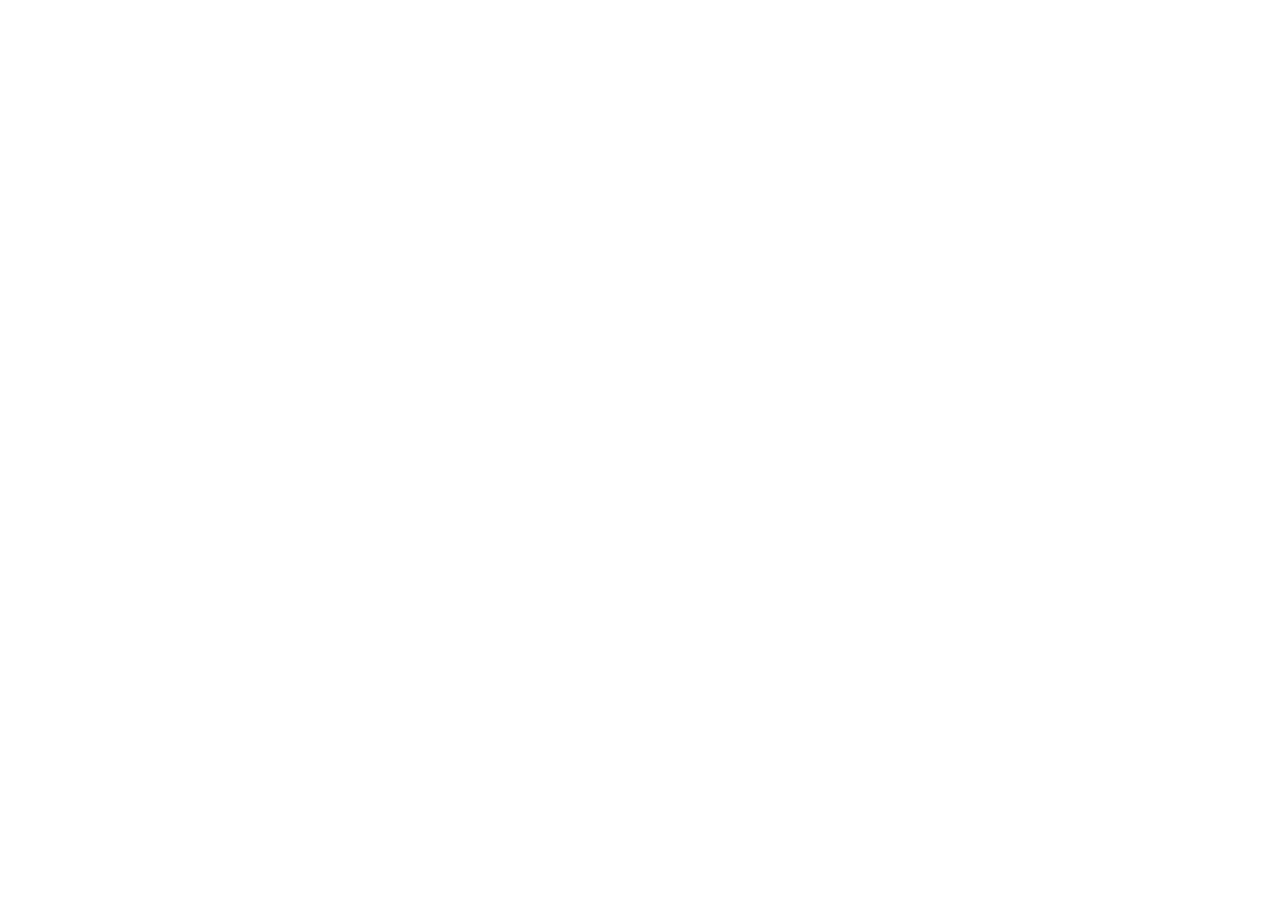
==== portfolio.html @ a1d66dac "Premier commit" ====
<!DOCTYPE html>
<html lang="fr">
<head>
    <meta charset="UTF-8">
    <meta name="viewport" content="width=device-width, initial-scale=1.0">
    <title>Portfolio d'Aaron</title>
    <link href="portfolio.css" rel="typesheet">
</head>
<body>
    
</body>
</html>
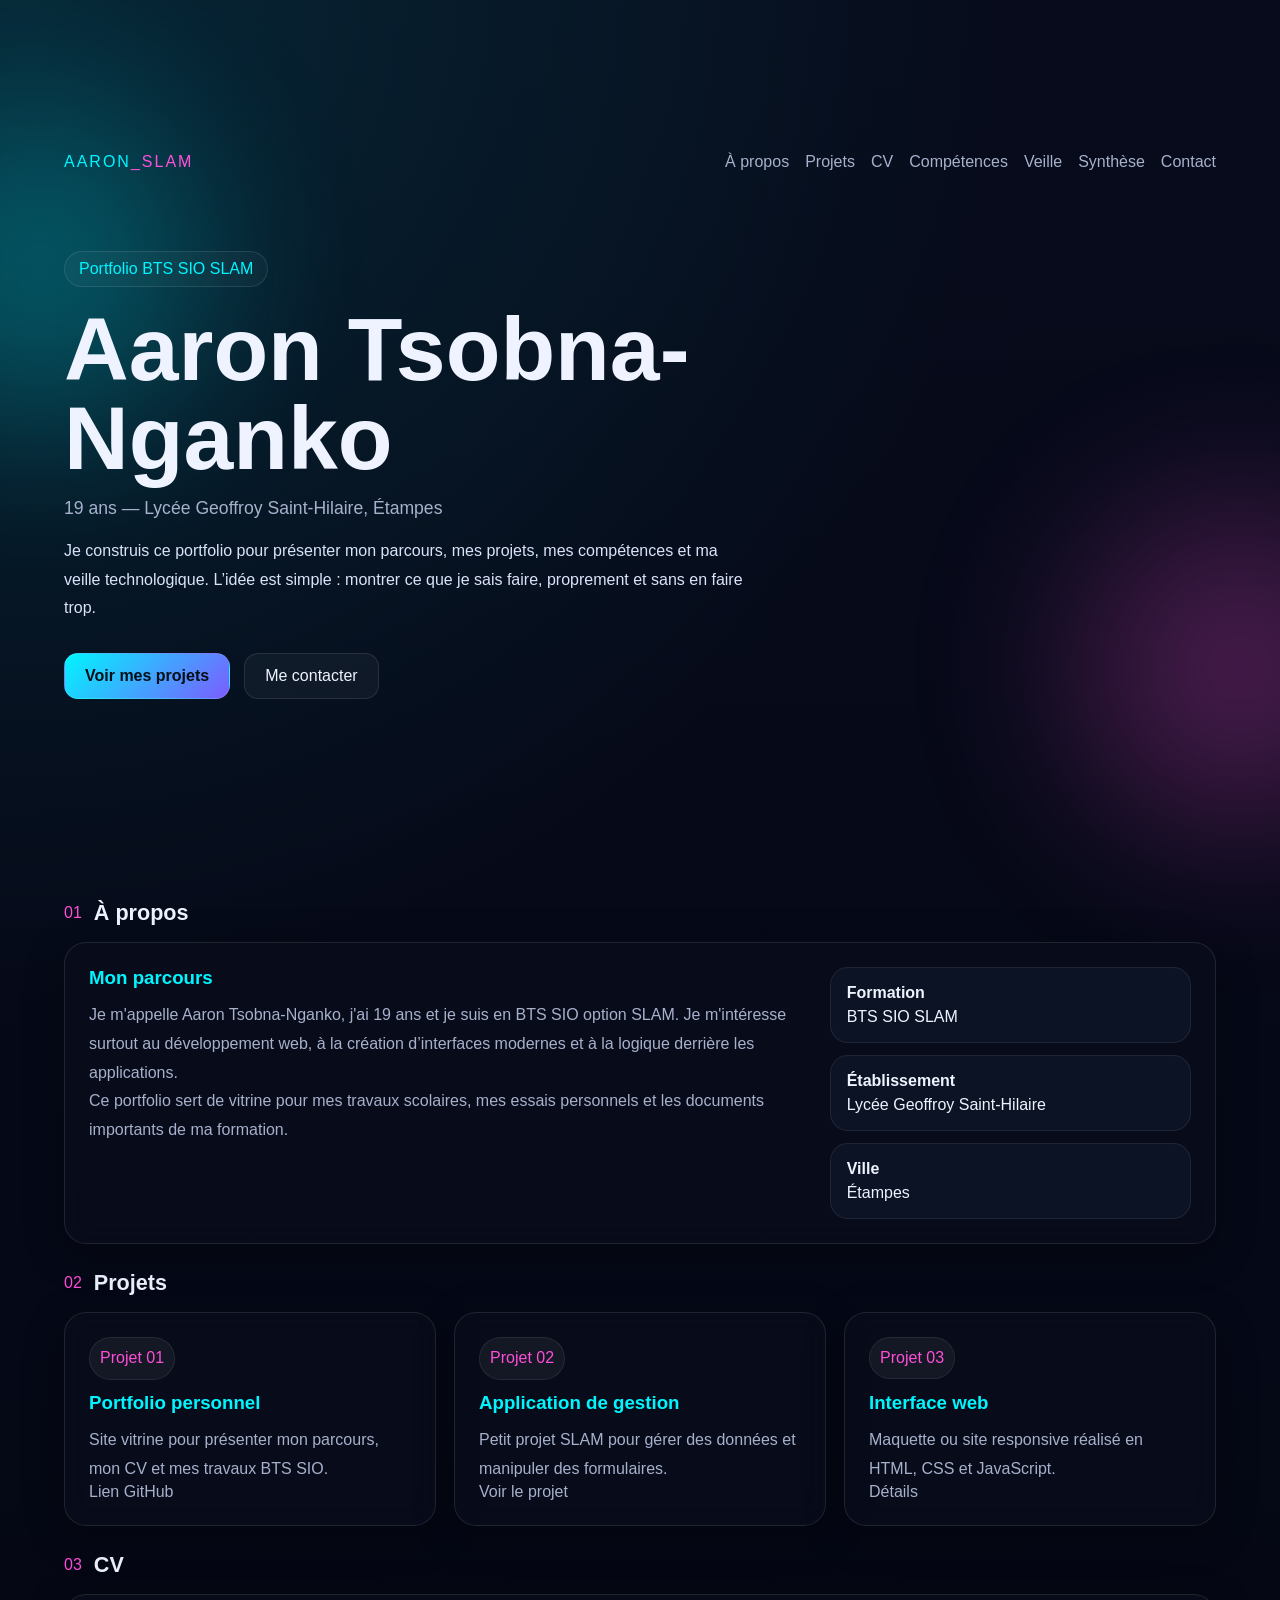
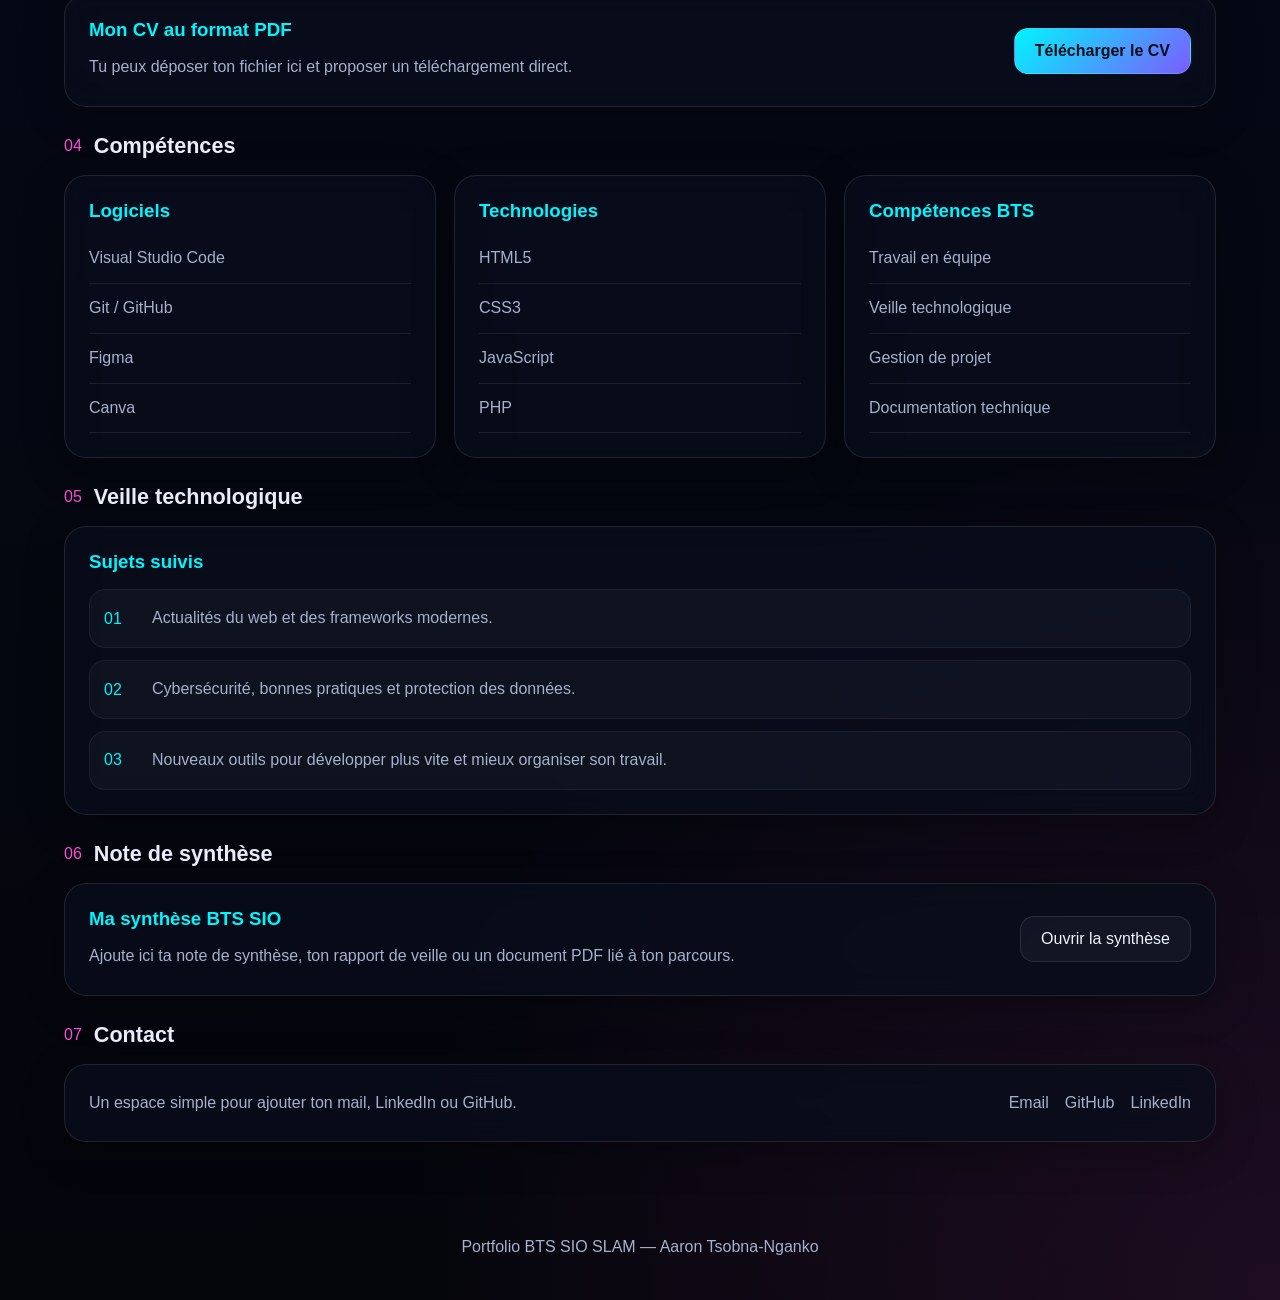
==== commit eb889e53: "Mise à jour de mon portfolio" ====
--- a/portfolio.html
+++ b/portfolio.html
@@ -1,12 +1,229 @@
 <!DOCTYPE html>
 <html lang="fr">
 <head>
-    <meta charset="UTF-8">
-    <meta name="viewport" content="width=device-width, initial-scale=1.0">
-    <title>Portfolio d'Aaron</title>
-    <link href="portfolio.css" rel="typesheet">
+  <meta charset="UTF-8" />
+  <meta name="viewport" content="width=device-width, initial-scale=1.0" />
+  <title>Portfolio | Aaron Tsobna-Nganko</title>
+  <link rel="stylesheet" href="portfolio.css">
+  <link rel="stylesheet" href="portfolio.css" crossorigin>
+  <link href="portfolio.css" rel="stylesheet">
+  <link rel="stylesheet" href="style.css" />
 </head>
 <body>
-    
+  <div class="noise"></div>
+  <div class="orb orb-left"></div>
+  <div class="orb orb-right"></div>
+
+  <header class="hero">
+    <nav class="nav">
+      <div class="brand">AARON<span>_SLAM</span></div>
+      <div class="links">
+        <a href="#about">À propos</a>
+        <a href="#projects">Projets</a>
+        <a href="#cv">CV</a>
+        <a href="#skills">Compétences</a>
+        <a href="#veille">Veille</a>
+        <a href="#synthese">Synthèse</a>
+        <a href="#contact">Contact</a>
+      </div>
+    </nav>
+
+    <section class="hero-content">
+      <p class="eyebrow">Portfolio BTS SIO SLAM</p>
+      <h1>Aaron Tsobna-Nganko</h1>
+      <p class="subtitle">
+        19 ans — Lycée Geoffroy Saint-Hilaire, Étampes
+      </p>
+      <p class="intro">
+        Je construis ce portfolio pour présenter mon parcours, mes projets, mes compétences et ma veille technologique.
+        L’idée est simple : montrer ce que je sais faire, proprement et sans en faire trop.
+      </p>
+      <div class="cta">
+        <a href="#projects" class="btn btn-primary">Voir mes projets</a>
+        <a href="#contact" class="btn btn-outline">Me contacter</a>
+      </div>
+    </section>
+  </header>
+
+  <main class="container">
+    <section id="about" class="section">
+      <div class="section-head">
+        <span>01</span>
+        <h2>À propos</h2>
+      </div>
+
+      <div class="panel about-grid">
+        <div>
+          <h3>Mon parcours</h3>
+          <p>
+            Je m'appelle Aaron Tsobna-Nganko, j'ai 19 ans et je suis en BTS SIO option SLAM.
+            Je m'intéresse surtout au développement web, à la création d’interfaces modernes et à la logique derrière les applications.
+          </p>
+          <p>
+            Ce portfolio sert de vitrine pour mes travaux scolaires, mes essais personnels et les documents importants de ma formation.
+          </p>
+        </div>
+
+        <div class="mini-cards">
+          <div class="mini-card">
+            <strong>Formation</strong>
+            <span>BTS SIO SLAM</span>
+          </div>
+          <div class="mini-card">
+            <strong>Établissement</strong>
+            <span>Lycée Geoffroy Saint-Hilaire</span>
+          </div>
+          <div class="mini-card">
+            <strong>Ville</strong>
+            <span>Étampes</span>
+          </div>
+        </div>
+      </div>
+    </section>
+
+    <section id="projects" class="section">
+      <div class="section-head">
+        <span>02</span>
+        <h2>Projets</h2>
+      </div>
+
+      <div class="projects-grid">
+        <article class="panel project-card">
+          <p class="tag">Projet 01</p>
+          <h3>Portfolio personnel</h3>
+          <p>Site vitrine pour présenter mon parcours, mon CV et mes travaux BTS SIO.</p>
+          <a href="#" class="text-link">Lien GitHub</a>
+        </article>
+
+        <article class="panel project-card">
+          <p class="tag">Projet 02</p>
+          <h3>Application de gestion</h3>
+          <p>Petit projet SLAM pour gérer des données et manipuler des formulaires.</p>
+          <a href="#" class="text-link">Voir le projet</a>
+        </article>
+
+        <article class="panel project-card">
+          <p class="tag">Projet 03</p>
+          <h3>Interface web</h3>
+          <p>Maquette ou site responsive réalisé en HTML, CSS et JavaScript.</p>
+          <a href="#" class="text-link">Détails</a>
+        </article>
+      </div>
+    </section>
+
+    <section id="cv" class="section">
+      <div class="section-head">
+        <span>03</span>
+        <h2>CV</h2>
+      </div>
+
+      <div class="panel cv-box">
+        <div>
+          <h3>Mon CV au format PDF</h3>
+          <p>Tu peux déposer ton fichier ici et proposer un téléchargement direct.</p>
+        </div>
+        <a class="btn btn-primary" href="cv-aaron.pdf" download>Télécharger le CV</a>
+      </div>
+    </section>
+
+    <section id="skills" class="section">
+      <div class="section-head">
+        <span>04</span>
+        <h2>Compétences</h2>
+      </div>
+
+      <div class="skills-grid">
+        <div class="panel">
+          <h3>Logiciels</h3>
+          <ul>
+            <li>Visual Studio Code</li>
+            <li>Git / GitHub</li>
+            <li>Figma</li>
+            <li>Canva</li>
+          </ul>
+        </div>
+
+        <div class="panel">
+          <h3>Technologies</h3>
+          <ul>
+            <li>HTML5</li>
+            <li>CSS3</li>
+            <li>JavaScript</li>
+            <li>PHP</li>
+          </ul>
+        </div>
+
+        <div class="panel">
+          <h3>Compétences BTS</h3>
+          <ul>
+            <li>Travail en équipe</li>
+            <li>Veille technologique</li>
+            <li>Gestion de projet</li>
+            <li>Documentation technique</li>
+          </ul>
+        </div>
+      </div>
+    </section>
+
+    <section id="veille" class="section">
+      <div class="section-head">
+        <span>05</span>
+        <h2>Veille technologique</h2>
+      </div>
+
+      <div class="panel">
+        <h3>Sujets suivis</h3>
+        <div class="timeline">
+          <div class="item">
+            <span>01</span>
+            <p>Actualités du web et des frameworks modernes.</p>
+          </div>
+          <div class="item">
+            <span>02</span>
+            <p>Cybersécurité, bonnes pratiques et protection des données.</p>
+          </div>
+          <div class="item">
+            <span>03</span>
+            <p>Nouveaux outils pour développer plus vite et mieux organiser son travail.</p>
+          </div>
+        </div>
+      </div>
+    </section>
+
+    <section id="synthese" class="section">
+      <div class="section-head">
+        <span>06</span>
+        <h2>Note de synthèse</h2>
+      </div>
+
+      <div class="panel cv-box">
+        <div>
+          <h3>Ma synthèse BTS SIO</h3>
+          <p>Ajoute ici ta note de synthèse, ton rapport de veille ou un document PDF lié à ton parcours.</p>
+        </div>
+        <a class="btn btn-outline" href="note-de-synthese.pdf" download>Ouvrir la synthèse</a>
+      </div>
+    </section>
+
+    <section id="contact" class="section">
+      <div class="section-head">
+        <span>07</span>
+        <h2>Contact</h2>
+      </div>
+
+      <div class="panel contact-box">
+        <p>Un espace simple pour ajouter ton mail, LinkedIn ou GitHub.</p>
+        <div class="contact-links">
+          <a href="mailto:tonmail@example.com">Email</a>
+          <a href="https://github.com/" target="_blank">GitHub</a>
+          <a href="https://www.linkedin.com/" target="_blank">LinkedIn</a>
+        </div>
+      </div>
+    </section>
+  </main>
+
+  <footer class="footer">
+    <p>Portfolio BTS SIO SLAM — Aaron Tsobna-Nganko</p>
+  </footer>
 </body>
 </html>
--- a/portfolio.css
+++ b/portfolio.css
@@ -0,0 +1,225 @@
+:root{
+  --bg:#050816;
+  --panel:rgba(10,14,28,.78);
+  --panel2:rgba(14,20,38,.9);
+  --text:#eef3ff;
+  --muted:#a7b1cc;
+  --cyan:#00f5ff;
+  --pink:#ff4fd8;
+  --line:rgba(255,255,255,.10);
+}
+
+*{margin:0;padding:0;box-sizing:border-box}
+html{scroll-behavior:smooth}
+body{
+  font-family:'Inter',sans-serif;
+  background:
+    radial-gradient(circle at top left, rgba(0,245,255,.12), transparent 32%),
+    radial-gradient(circle at bottom right, rgba(255,79,216,.10), transparent 28%),
+    linear-gradient(180deg,#070b1b 0%, var(--bg) 45%, #04050b 100%);
+  color:var(--text);
+  overflow-x:hidden;
+}
+
+.noise{
+  position:fixed; inset:0;
+  background-image:url("https://www.transparenttextures.com/patterns/asfalt-dark.png");
+  opacity:.06;
+  pointer-events:none;
+  z-index:0;
+}
+
+.orb{
+  position:fixed;
+  width:320px;height:320px;
+  border-radius:50%;
+  filter:blur(90px);
+  opacity:.28;
+  z-index:0;
+  pointer-events:none;
+}
+.orb-left{top:12%;left:-120px;background:var(--cyan)}
+.orb-right{bottom:8%;right:-120px;background:var(--pink)}
+
+.hero,.container,.footer{position:relative;z-index:1}
+.hero{
+  min-height:100vh;
+  padding:24px 5vw 72px;
+  display:flex;
+  flex-direction:column;
+  justify-content:center;
+}
+
+.nav{
+  display:flex;
+  justify-content:space-between;
+  align-items:center;
+  gap:20px;
+  flex-wrap:wrap;
+  margin-bottom:80px;
+}
+.brand{
+  font-family:'Orbitron',sans-serif;
+  letter-spacing:2px;
+  color:var(--cyan);
+}
+.brand span{color:var(--pink)}
+.links{display:flex;gap:16px;flex-wrap:wrap}
+.links a,.text-link,.contact-links a{
+  color:var(--muted);
+  text-decoration:none;
+  transition:.25s;
+}
+.links a:hover,.text-link:hover,.contact-links a:hover{color:var(--cyan)}
+
+.hero-content{max-width:820px}
+.eyebrow{
+  display:inline-block;
+  padding:8px 14px;
+  border:1px solid var(--line);
+  border-radius:999px;
+  color:var(--cyan);
+  margin-bottom:18px;
+  background:rgba(255,255,255,.03);
+}
+h1{
+  font-family:'Orbitron',sans-serif;
+  font-size:clamp(2.8rem,7vw,5.8rem);
+  line-height:1;
+  margin-bottom:14px;
+}
+.subtitle{color:var(--muted);font-size:1.1rem;margin-bottom:18px}
+.intro{
+  max-width:680px;
+  color:#dbe3fb;
+  line-height:1.8;
+}
+.cta{display:flex;gap:14px;flex-wrap:wrap;margin-top:30px}
+
+.btn{
+  display:inline-flex;
+  align-items:center;
+  justify-content:center;
+  padding:13px 20px;
+  border-radius:14px;
+  text-decoration:none;
+  border:1px solid var(--line);
+  transition:.25s;
+}
+.btn:hover{transform:translateY(-2px)}
+.btn-primary{
+  background:linear-gradient(135deg,var(--cyan),#7c5cff);
+  color:#041018;
+  font-weight:700;
+}
+.btn-outline{
+  color:var(--text);
+  background:rgba(255,255,255,.04);
+}
+
+.container{padding:0 5vw 42px}
+.section{margin-bottom:26px}
+.section-head{
+  display:flex;
+  align-items:center;
+  gap:12px;
+  margin-bottom:16px;
+}
+.section-head span{
+  font-family:'Orbitron',sans-serif;
+  color:var(--pink);
+}
+.section-head h2{
+  font-family:'Orbitron',sans-serif;
+  font-size:1.35rem;
+}
+
+.panel{
+  background:var(--panel);
+  border:1px solid var(--line);
+  border-radius:22px;
+  padding:24px;
+  backdrop-filter:blur(14px);
+  box-shadow:0 10px 40px rgba(0,0,0,.28);
+}
+
+.about-grid{
+  display:grid;
+  grid-template-columns:2fr 1fr;
+  gap:18px;
+}
+.panel h3{color:var(--cyan);margin-bottom:12px}
+.panel p,.panel li{color:var(--muted);line-height:1.8}
+
+.mini-cards{
+  display:grid;
+  gap:12px;
+}
+.mini-card{
+  background:var(--panel2);
+  border:1px solid rgba(255,255,255,.08);
+  border-radius:18px;
+  padding:16px;
+}
+.mini-card strong{
+  display:block;
+  margin-bottom:6px;
+  color:var(--text);
+}
+
+.projects-grid,.skills-grid{
+  display:grid;
+  grid-template-columns:repeat(3,1fr);
+  gap:18px;
+}
+.project-card .tag{
+  display:inline-block;
+  margin-bottom:12px;
+  padding:6px 10px;
+  border-radius:999px;
+  background:rgba(255,255,255,.05);
+  color:var(--pink);
+  border:1px solid rgba(255,255,255,.08);
+}
+
+.cv-box,.contact-box{
+  display:flex;
+  justify-content:space-between;
+  align-items:center;
+  gap:18px;
+  flex-wrap:wrap;
+}
+
+.skills-grid ul{list-style:none}
+.skills-grid li{
+  padding:10px 0;
+  border-bottom:1px solid rgba(255,255,255,.08);
+}
+
+.timeline{display:grid;gap:12px;margin-top:16px}
+.item{
+  display:flex;
+  gap:14px;
+  align-items:center;
+  padding:14px;
+  border-radius:16px;
+  background:rgba(255,255,255,.03);
+  border:1px solid rgba(255,255,255,.06);
+}
+.item span{
+  font-family:'Orbitron',sans-serif;
+  color:var(--cyan);
+  min-width:34px;
+}
+
+.contact-links{display:flex;gap:16px;flex-wrap:wrap}
+.footer{
+  text-align:center;
+  color:var(--muted);
+  padding:28px 5vw 44px;
+}
+
+@media (max-width: 900px){
+  .about-grid,.projects-grid,.skills-grid{grid-template-columns:1fr}
+  .nav{flex-direction:column;align-items:flex-start}
+}
--- a/portfolio.css
+++ b/portfolio.css
@@ -0,0 +1,225 @@
+:root{
+  --bg:#050816;
+  --panel:rgba(10,14,28,.78);
+  --panel2:rgba(14,20,38,.9);
+  --text:#eef3ff;
+  --muted:#a7b1cc;
+  --cyan:#00f5ff;
+  --pink:#ff4fd8;
+  --line:rgba(255,255,255,.10);
+}
+
+*{margin:0;padding:0;box-sizing:border-box}
+html{scroll-behavior:smooth}
+body{
+  font-family:'Inter',sans-serif;
+  background:
+    radial-gradient(circle at top left, rgba(0,245,255,.12), transparent 32%),
+    radial-gradient(circle at bottom right, rgba(255,79,216,.10), transparent 28%),
+    linear-gradient(180deg,#070b1b 0%, var(--bg) 45%, #04050b 100%);
+  color:var(--text);
+  overflow-x:hidden;
+}
+
+.noise{
+  position:fixed; inset:0;
+  background-image:url("https://www.transparenttextures.com/patterns/asfalt-dark.png");
+  opacity:.06;
+  pointer-events:none;
+  z-index:0;
+}
+
+.orb{
+  position:fixed;
+  width:320px;height:320px;
+  border-radius:50%;
+  filter:blur(90px);
+  opacity:.28;
+  z-index:0;
+  pointer-events:none;
+}
+.orb-left{top:12%;left:-120px;background:var(--cyan)}
+.orb-right{bottom:8%;right:-120px;background:var(--pink)}
+
+.hero,.container,.footer{position:relative;z-index:1}
+.hero{
+  min-height:100vh;
+  padding:24px 5vw 72px;
+  display:flex;
+  flex-direction:column;
+  justify-content:center;
+}
+
+.nav{
+  display:flex;
+  justify-content:space-between;
+  align-items:center;
+  gap:20px;
+  flex-wrap:wrap;
+  margin-bottom:80px;
+}
+.brand{
+  font-family:'Orbitron',sans-serif;
+  letter-spacing:2px;
+  color:var(--cyan);
+}
+.brand span{color:var(--pink)}
+.links{display:flex;gap:16px;flex-wrap:wrap}
+.links a,.text-link,.contact-links a{
+  color:var(--muted);
+  text-decoration:none;
+  transition:.25s;
+}
+.links a:hover,.text-link:hover,.contact-links a:hover{color:var(--cyan)}
+
+.hero-content{max-width:820px}
+.eyebrow{
+  display:inline-block;
+  padding:8px 14px;
+  border:1px solid var(--line);
+  border-radius:999px;
+  color:var(--cyan);
+  margin-bottom:18px;
+  background:rgba(255,255,255,.03);
+}
+h1{
+  font-family:'Orbitron',sans-serif;
+  font-size:clamp(2.8rem,7vw,5.8rem);
+  line-height:1;
+  margin-bottom:14px;
+}
+.subtitle{color:var(--muted);font-size:1.1rem;margin-bottom:18px}
+.intro{
+  max-width:680px;
+  color:#dbe3fb;
+  line-height:1.8;
+}
+.cta{display:flex;gap:14px;flex-wrap:wrap;margin-top:30px}
+
+.btn{
+  display:inline-flex;
+  align-items:center;
+  justify-content:center;
+  padding:13px 20px;
+  border-radius:14px;
+  text-decoration:none;
+  border:1px solid var(--line);
+  transition:.25s;
+}
+.btn:hover{transform:translateY(-2px)}
+.btn-primary{
+  background:linear-gradient(135deg,var(--cyan),#7c5cff);
+  color:#041018;
+  font-weight:700;
+}
+.btn-outline{
+  color:var(--text);
+  background:rgba(255,255,255,.04);
+}
+
+.container{padding:0 5vw 42px}
+.section{margin-bottom:26px}
+.section-head{
+  display:flex;
+  align-items:center;
+  gap:12px;
+  margin-bottom:16px;
+}
+.section-head span{
+  font-family:'Orbitron',sans-serif;
+  color:var(--pink);
+}
+.section-head h2{
+  font-family:'Orbitron',sans-serif;
+  font-size:1.35rem;
+}
+
+.panel{
+  background:var(--panel);
+  border:1px solid var(--line);
+  border-radius:22px;
+  padding:24px;
+  backdrop-filter:blur(14px);
+  box-shadow:0 10px 40px rgba(0,0,0,.28);
+}
+
+.about-grid{
+  display:grid;
+  grid-template-columns:2fr 1fr;
+  gap:18px;
+}
+.panel h3{color:var(--cyan);margin-bottom:12px}
+.panel p,.panel li{color:var(--muted);line-height:1.8}
+
+.mini-cards{
+  display:grid;
+  gap:12px;
+}
+.mini-card{
+  background:var(--panel2);
+  border:1px solid rgba(255,255,255,.08);
+  border-radius:18px;
+  padding:16px;
+}
+.mini-card strong{
+  display:block;
+  margin-bottom:6px;
+  color:var(--text);
+}
+
+.projects-grid,.skills-grid{
+  display:grid;
+  grid-template-columns:repeat(3,1fr);
+  gap:18px;
+}
+.project-card .tag{
+  display:inline-block;
+  margin-bottom:12px;
+  padding:6px 10px;
+  border-radius:999px;
+  background:rgba(255,255,255,.05);
+  color:var(--pink);
+  border:1px solid rgba(255,255,255,.08);
+}
+
+.cv-box,.contact-box{
+  display:flex;
+  justify-content:space-between;
+  align-items:center;
+  gap:18px;
+  flex-wrap:wrap;
+}
+
+.skills-grid ul{list-style:none}
+.skills-grid li{
+  padding:10px 0;
+  border-bottom:1px solid rgba(255,255,255,.08);
+}
+
+.timeline{display:grid;gap:12px;margin-top:16px}
+.item{
+  display:flex;
+  gap:14px;
+  align-items:center;
+  padding:14px;
+  border-radius:16px;
+  background:rgba(255,255,255,.03);
+  border:1px solid rgba(255,255,255,.06);
+}
+.item span{
+  font-family:'Orbitron',sans-serif;
+  color:var(--cyan);
+  min-width:34px;
+}
+
+.contact-links{display:flex;gap:16px;flex-wrap:wrap}
+.footer{
+  text-align:center;
+  color:var(--muted);
+  padding:28px 5vw 44px;
+}
+
+@media (max-width: 900px){
+  .about-grid,.projects-grid,.skills-grid{grid-template-columns:1fr}
+  .nav{flex-direction:column;align-items:flex-start}
+}
--- a/portfolio.css
+++ b/portfolio.css
@@ -0,0 +1,225 @@
+:root{
+  --bg:#050816;
+  --panel:rgba(10,14,28,.78);
+  --panel2:rgba(14,20,38,.9);
+  --text:#eef3ff;
+  --muted:#a7b1cc;
+  --cyan:#00f5ff;
+  --pink:#ff4fd8;
+  --line:rgba(255,255,255,.10);
+}
+
+*{margin:0;padding:0;box-sizing:border-box}
+html{scroll-behavior:smooth}
+body{
+  font-family:'Inter',sans-serif;
+  background:
+    radial-gradient(circle at top left, rgba(0,245,255,.12), transparent 32%),
+    radial-gradient(circle at bottom right, rgba(255,79,216,.10), transparent 28%),
+    linear-gradient(180deg,#070b1b 0%, var(--bg) 45%, #04050b 100%);
+  color:var(--text);
+  overflow-x:hidden;
+}
+
+.noise{
+  position:fixed; inset:0;
+  background-image:url("https://www.transparenttextures.com/patterns/asfalt-dark.png");
+  opacity:.06;
+  pointer-events:none;
+  z-index:0;
+}
+
+.orb{
+  position:fixed;
+  width:320px;height:320px;
+  border-radius:50%;
+  filter:blur(90px);
+  opacity:.28;
+  z-index:0;
+  pointer-events:none;
+}
+.orb-left{top:12%;left:-120px;background:var(--cyan)}
+.orb-right{bottom:8%;right:-120px;background:var(--pink)}
+
+.hero,.container,.footer{position:relative;z-index:1}
+.hero{
+  min-height:100vh;
+  padding:24px 5vw 72px;
+  display:flex;
+  flex-direction:column;
+  justify-content:center;
+}
+
+.nav{
+  display:flex;
+  justify-content:space-between;
+  align-items:center;
+  gap:20px;
+  flex-wrap:wrap;
+  margin-bottom:80px;
+}
+.brand{
+  font-family:'Orbitron',sans-serif;
+  letter-spacing:2px;
+  color:var(--cyan);
+}
+.brand span{color:var(--pink)}
+.links{display:flex;gap:16px;flex-wrap:wrap}
+.links a,.text-link,.contact-links a{
+  color:var(--muted);
+  text-decoration:none;
+  transition:.25s;
+}
+.links a:hover,.text-link:hover,.contact-links a:hover{color:var(--cyan)}
+
+.hero-content{max-width:820px}
+.eyebrow{
+  display:inline-block;
+  padding:8px 14px;
+  border:1px solid var(--line);
+  border-radius:999px;
+  color:var(--cyan);
+  margin-bottom:18px;
+  background:rgba(255,255,255,.03);
+}
+h1{
+  font-family:'Orbitron',sans-serif;
+  font-size:clamp(2.8rem,7vw,5.8rem);
+  line-height:1;
+  margin-bottom:14px;
+}
+.subtitle{color:var(--muted);font-size:1.1rem;margin-bottom:18px}
+.intro{
+  max-width:680px;
+  color:#dbe3fb;
+  line-height:1.8;
+}
+.cta{display:flex;gap:14px;flex-wrap:wrap;margin-top:30px}
+
+.btn{
+  display:inline-flex;
+  align-items:center;
+  justify-content:center;
+  padding:13px 20px;
+  border-radius:14px;
+  text-decoration:none;
+  border:1px solid var(--line);
+  transition:.25s;
+}
+.btn:hover{transform:translateY(-2px)}
+.btn-primary{
+  background:linear-gradient(135deg,var(--cyan),#7c5cff);
+  color:#041018;
+  font-weight:700;
+}
+.btn-outline{
+  color:var(--text);
+  background:rgba(255,255,255,.04);
+}
+
+.container{padding:0 5vw 42px}
+.section{margin-bottom:26px}
+.section-head{
+  display:flex;
+  align-items:center;
+  gap:12px;
+  margin-bottom:16px;
+}
+.section-head span{
+  font-family:'Orbitron',sans-serif;
+  color:var(--pink);
+}
+.section-head h2{
+  font-family:'Orbitron',sans-serif;
+  font-size:1.35rem;
+}
+
+.panel{
+  background:var(--panel);
+  border:1px solid var(--line);
+  border-radius:22px;
+  padding:24px;
+  backdrop-filter:blur(14px);
+  box-shadow:0 10px 40px rgba(0,0,0,.28);
+}
+
+.about-grid{
+  display:grid;
+  grid-template-columns:2fr 1fr;
+  gap:18px;
+}
+.panel h3{color:var(--cyan);margin-bottom:12px}
+.panel p,.panel li{color:var(--muted);line-height:1.8}
+
+.mini-cards{
+  display:grid;
+  gap:12px;
+}
+.mini-card{
+  background:var(--panel2);
+  border:1px solid rgba(255,255,255,.08);
+  border-radius:18px;
+  padding:16px;
+}
+.mini-card strong{
+  display:block;
+  margin-bottom:6px;
+  color:var(--text);
+}
+
+.projects-grid,.skills-grid{
+  display:grid;
+  grid-template-columns:repeat(3,1fr);
+  gap:18px;
+}
+.project-card .tag{
+  display:inline-block;
+  margin-bottom:12px;
+  padding:6px 10px;
+  border-radius:999px;
+  background:rgba(255,255,255,.05);
+  color:var(--pink);
+  border:1px solid rgba(255,255,255,.08);
+}
+
+.cv-box,.contact-box{
+  display:flex;
+  justify-content:space-between;
+  align-items:center;
+  gap:18px;
+  flex-wrap:wrap;
+}
+
+.skills-grid ul{list-style:none}
+.skills-grid li{
+  padding:10px 0;
+  border-bottom:1px solid rgba(255,255,255,.08);
+}
+
+.timeline{display:grid;gap:12px;margin-top:16px}
+.item{
+  display:flex;
+  gap:14px;
+  align-items:center;
+  padding:14px;
+  border-radius:16px;
+  background:rgba(255,255,255,.03);
+  border:1px solid rgba(255,255,255,.06);
+}
+.item span{
+  font-family:'Orbitron',sans-serif;
+  color:var(--cyan);
+  min-width:34px;
+}
+
+.contact-links{display:flex;gap:16px;flex-wrap:wrap}
+.footer{
+  text-align:center;
+  color:var(--muted);
+  padding:28px 5vw 44px;
+}
+
+@media (max-width: 900px){
+  .about-grid,.projects-grid,.skills-grid{grid-template-columns:1fr}
+  .nav{flex-direction:column;align-items:flex-start}
+}
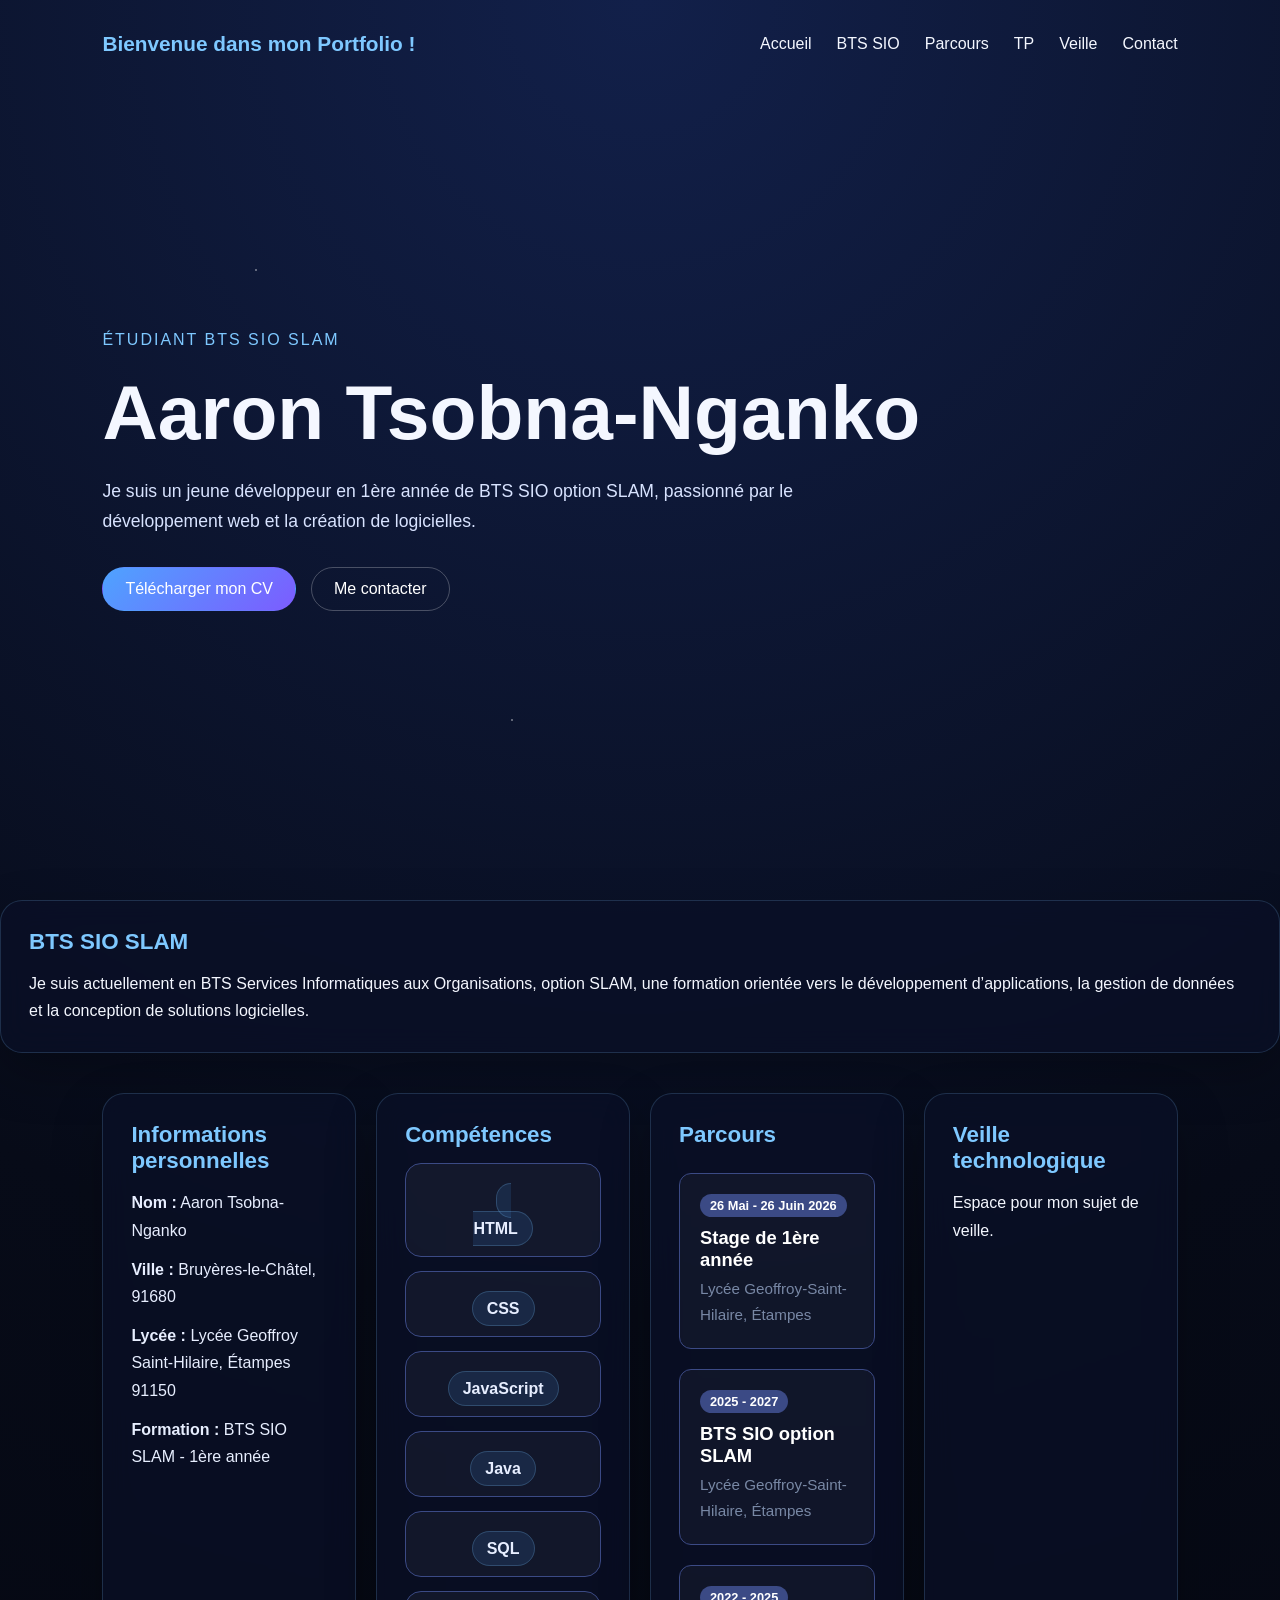
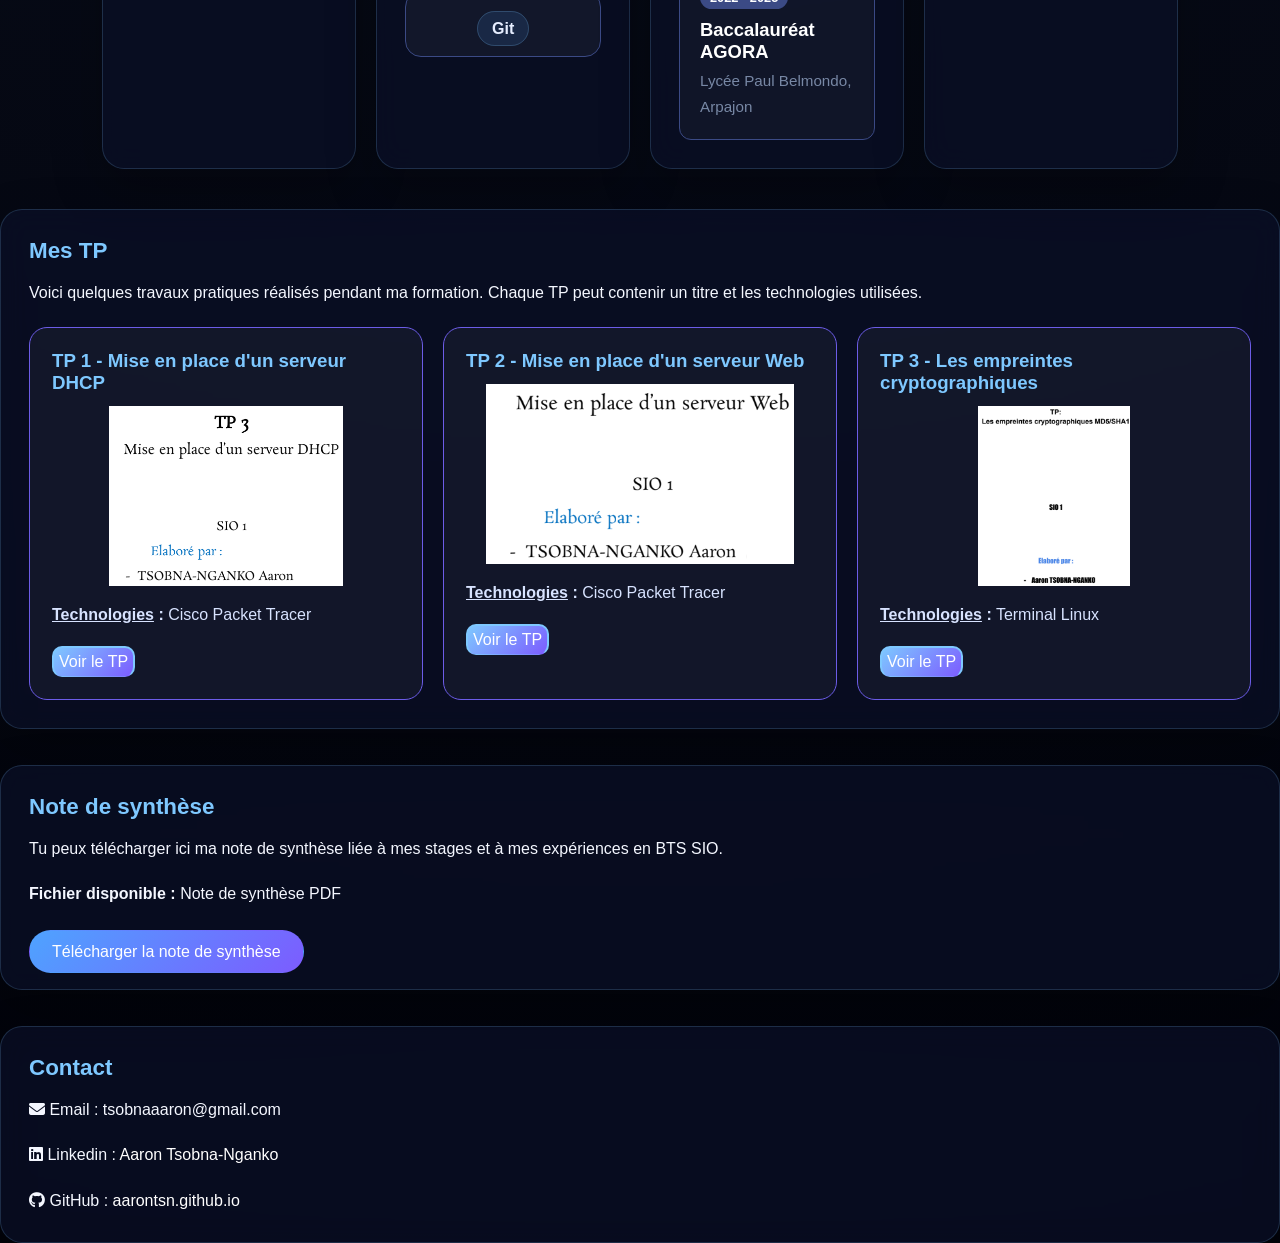
==== commit e7917418: "Mise à jour du fichier portfolio.html et du fichier portfolio.css" ====
--- a/portfolio.html
+++ b/portfolio.html
@@ -1,229 +1,181 @@
 <!DOCTYPE html>
 <html lang="fr">
 <head>
-  <meta charset="UTF-8" />
-  <meta name="viewport" content="width=device-width, initial-scale=1.0" />
-  <title>Portfolio | Aaron Tsobna-Nganko</title>
-  <link rel="stylesheet" href="portfolio.css">
-  <link rel="stylesheet" href="portfolio.css" crossorigin>
-  <link href="portfolio.css" rel="stylesheet">
-  <link rel="stylesheet" href="style.css" />
+    <meta charset="UTF-8">
+    <meta name="viewport" content="width=device-width, initial-scale=1.0">
+    <title>Aaron Tsobna-Nganko | Portfolio BTS SIO SLAM</title>
+    <link rel="stylesheet" href="portfolio.css">
+    <link rel="stylesheet" href="https://cdnjs.cloudflare.com/ajax/libs/font-awesome/6.5.1/css/all.min.css">
 </head>
 <body>
-  <div class="noise"></div>
-  <div class="orb orb-left"></div>
-  <div class="orb orb-right"></div>
+    <div class="stars"></div>
 
-  <header class="hero">
-    <nav class="nav">
-      <div class="brand">AARON<span>_SLAM</span></div>
-      <div class="links">
-        <a href="#about">À propos</a>
-        <a href="#projects">Projets</a>
-        <a href="#cv">CV</a>
-        <a href="#skills">Compétences</a>
-        <a href="#veille">Veille</a>
-        <a href="#synthese">Synthèse</a>
-        <a href="#contact">Contact</a>
-      </div>
-    </nav>
+    <header class="hero" id="accueil">
+        <nav class="navbar">
+            <div class="logo">Bienvenue dans mon Portfolio !</div>
+            <ul>
+                <li><a href="#accueil">Accueil</a></li>
+                <li><a href="#bts">BTS SIO</a></li>
+                <li><a href="#parcours">Parcours</a></li>
+                <li><a href="#tp">TP</a></li>
+                <li><a href="#veille">Veille</a></li>
+                <li><a href="#contact">Contact</a></li>
+            </ul>
+        </nav>
 
-    <section class="hero-content">
-      <p class="eyebrow">Portfolio BTS SIO SLAM</p>
-      <h1>Aaron Tsobna-Nganko</h1>
-      <p class="subtitle">
-        19 ans — Lycée Geoffroy Saint-Hilaire, Étampes
-      </p>
-      <p class="intro">
-        Je construis ce portfolio pour présenter mon parcours, mes projets, mes compétences et ma veille technologique.
-        L’idée est simple : montrer ce que je sais faire, proprement et sans en faire trop.
-      </p>
-      <div class="cta">
-        <a href="#projects" class="btn btn-primary">Voir mes projets</a>
-        <a href="#contact" class="btn btn-outline">Me contacter</a>
-      </div>
-    </section>
-  </header>
+        <div class="hero-content">
+            <p class="subtitle">Étudiant BTS SIO SLAM</p>
+            <h1>Aaron Tsobna-Nganko</h1>
+            <p class="description">
+                Je suis un jeune développeur en 1ère année de BTS SIO option SLAM,
+                passionné par le développement web et la création de logicielles.
+            </p>
+            <div class="hero-buttons">
+                <a href="cv-aaron.pdf" target="_blank" class="btn primary" download="CV_Aaron_Tsobna.pdf">Télécharger mon CV</a>
+                <a href="#contact" class="btn secondary">Me contacter</a>
+            </div>
+        </div>
+    </header>
 
-  <main class="container">
-    <section id="about" class="section">
-      <div class="section-head">
-        <span>01</span>
-        <h2>À propos</h2>
-      </div>
+    <main>
+        <section class="section card" id="bts">
+            <h2>BTS SIO SLAM</h2>
+            <p>
+                Je suis actuellement en BTS Services Informatiques aux Organisations,
+                option SLAM, une formation orientée vers le développement d’applications,
+                la gestion de données et la conception de solutions logicielles.
+            </p>
+        </section>
 
-      <div class="panel about-grid">
-        <div>
-          <h3>Mon parcours</h3>
-          <p>
-            Je m'appelle Aaron Tsobna-Nganko, j'ai 19 ans et je suis en BTS SIO option SLAM.
-            Je m'intéresse surtout au développement web, à la création d’interfaces modernes et à la logique derrière les applications.
-          </p>
-          <p>
-            Ce portfolio sert de vitrine pour mes travaux scolaires, mes essais personnels et les documents importants de ma formation.
-          </p>
+        <section class="section grid" id="parcours">
+            <article class="card">
+                <h2>Informations personnelles</h2>
+                <ul class="info-list">
+                    <li><strong>Nom :</strong> Aaron Tsobna-Nganko</li>
+                    <li><strong>Ville :</strong> Bruyères-le-Châtel, 91680</li>
+                    <li><strong>Lycée :</strong> Lycée Geoffroy Saint-Hilaire, Étampes 91150</li>
+                    <li><strong>Formation :</strong> BTS SIO SLAM - 1ère année</li>
+                </ul>
+            </article>
+
+            <article class="card">
+                <h2>Compétences</h2>
+                <div class="skills">
+                  <div class="skill-item">
+                    <i class="devicoon-html5-plain colored"></i>
+                    <span><i class="fa-solid fa-html"></i> HTML</span>
+                  </div>
+                  <div class="skill-item">
+                    <i class="devicon-css3-plain colored"></i>
+                    <span>CSS</span>
+                  </div>
+                  <div class="skill-item">
+                    <i class="devicon-javascript-plain colored"></i>
+                    <span>JavaScript</span>
+                  </div>
+                  <div class="skill-item">
+                    <i class="devicon-java-plain colored"></i>
+                    <span>Java</span>
+                  </div>
+                  <div class="skill-item">
+                    <i class="devicon-mysql-plain colored"></i>
+                    <span>SQL</span>
+                  </div>
+                  <div class="skill-item">
+                    <i class="devicon-git-plain colored"></i>
+                    <span>Git</span>
+                </div>
+              </div>
+            </article>
+
+            <article class="card">
+                <h2>Parcours</h2>
+              
+                <div class="parcours-container">
+        
+                  <div class="parcours-box">
+                    <span class="badge-date">26 Mai - 26 Juin 2026</span>
+                    <h3>Stage de 1ère année</h3>
+                    <p class="lieu">Lycée Geoffroy-Saint-Hilaire, Étampes</p>
+                  </div>
+
+                  <div class="parcours-box">
+                    <span class="badge-date">2025 - 2027</span>
+                    <h3>BTS SIO option SLAM</h3>
+                    <p class="lieu">Lycée Geoffroy-Saint-Hilaire, Étampes</p>
+                  </div>
+
+                  <div class="parcours-box">
+                    <span class="badge-date">2022 - 2025</span>
+                    <h3>Baccalauréat AGORA</h3>
+                    <p class="lieu">Lycée Paul Belmondo, Arpajon</p>
         </div>
 
-        <div class="mini-cards">
-          <div class="mini-card">
-            <strong>Formation</strong>
-            <span>BTS SIO SLAM</span>
-          </div>
-          <div class="mini-card">
-            <strong>Établissement</strong>
-            <span>Lycée Geoffroy Saint-Hilaire</span>
-          </div>
-          <div class="mini-card">
-            <strong>Ville</strong>
-            <span>Étampes</span>
-          </div>
-        </div>
-      </div>
-    </section>
+    </div>
+  </article>
 
-    <section id="projects" class="section">
-      <div class="section-head">
-        <span>02</span>
-        <h2>Projets</h2>
-      </div>
+            <article class="card">
+                <h2>Veille technologique</h2>
+                <p>
+                    Espace pour mon sujet de veille.
+                </p>
+            </article>
+        </section>
 
-      <div class="projects-grid">
-        <article class="panel project-card">
-          <p class="tag">Projet 01</p>
-          <h3>Portfolio personnel</h3>
-          <p>Site vitrine pour présenter mon parcours, mon CV et mes travaux BTS SIO.</p>
-          <a href="#" class="text-link">Lien GitHub</a>
-        </article>
+        <section class="section card" id="tp">
+            <h2>Mes TP</h2>
+            <p>
+                Voici quelques travaux pratiques réalisés pendant ma formation.
+                Chaque TP peut contenir un titre et les technologies utilisées.
+            </p>
 
-        <article class="panel project-card">
-          <p class="tag">Projet 02</p>
-          <h3>Application de gestion</h3>
-          <p>Petit projet SLAM pour gérer des données et manipuler des formulaires.</p>
-          <a href="#" class="text-link">Voir le projet</a>
-        </article>
+            <div class="tp-grid">
+                <article class="tp-card">
+                    <h3>TP 1 - Mise en place d'un serveur DHCP</h3>
+                      <div class="tp-image">
+                        <img src="tp3.réseau.pdf.png" alt="Mise en place d'un serveur DHCP" >
+                      </div>
+                    <p><strong><u>Technologies</u> :</strong> Cisco Packet Tracer</p>
+                    <a href="tp3réseau.pdf" target="_blank"  class="tp-link">Voir le TP</a>
+                </article>
 
-        <article class="panel project-card">
-          <p class="tag">Projet 03</p>
-          <h3>Interface web</h3>
-          <p>Maquette ou site responsive réalisé en HTML, CSS et JavaScript.</p>
-          <a href="#" class="text-link">Détails</a>
-        </article>
-      </div>
-    </section>
+                <article class="tp-card">
+                    <h3>TP 2 - Mise en place d'un serveur Web</h3>
+                      <div class="tp-image">
+                        <img src="tp2.serveurweb.png" alt="Mise en place d'un serveur web" >
+                      </div>
+                    <p><strong><u>Technologies</u> :</strong> Cisco Packet Tracer</p>
+                    <a href="Compte rendu tp 2 Réseau.pdf" target="_blank" class="tp-link">Voir le TP</a>
+                </article>
 
-    <section id="cv" class="section">
-      <div class="section-head">
-        <span>03</span>
-        <h2>CV</h2>
-      </div>
+                <article class="tp-card">
+                    <h3>TP 3 - Les empreintes cryptographiques</h3>
+                      <div class="tp-image">
+                        <img src =tp.empreinte.cryptographique.png alt="Les empreintes cryptographiques">
+                      </div>
+                    <p><strong><u>Technologies</u> :</strong> Terminal Linux</p>
+                    <a href="tp.MD5.pdf" target="_blank" class="tp-link">Voir le TP</a>
+                </article>
+            </div>
+        </section><br><br>
 
-      <div class="panel cv-box">
-        <div>
-          <h3>Mon CV au format PDF</h3>
-          <p>Tu peux déposer ton fichier ici et proposer un téléchargement direct.</p>
-        </div>
-        <a class="btn btn-primary" href="cv-aaron.pdf" download>Télécharger le CV</a>
-      </div>
-    </section>
+        <section class="section card" id="notes">
+                <h2>Note de synthèse</h2>
+                <p>
+                Tu peux télécharger ici ma note de synthèse liée à mes stages et à mes expériences en BTS SIO.
+                </p><br>
 
-    <section id="skills" class="section">
-      <div class="section-head">
-        <span>04</span>
-        <h2>Compétences</h2>
-      </div>
+            <div class="download-box">
+              <p><strong>Fichier disponible :</strong> Note de synthèse PDF</p><br><br>
+              <a href="note-de-synthese-aaron.pdf" class="btn primary" download>Télécharger la note de synthèse</a>
+            </div>
+          </section><br><br>
 
-      <div class="skills-grid">
-        <div class="panel">
-          <h3>Logiciels</h3>
-          <ul>
-            <li>Visual Studio Code</li>
-            <li>Git / GitHub</li>
-            <li>Figma</li>
-            <li>Canva</li>
-          </ul>
-        </div>
-
-        <div class="panel">
-          <h3>Technologies</h3>
-          <ul>
-            <li>HTML5</li>
-            <li>CSS3</li>
-            <li>JavaScript</li>
-            <li>PHP</li>
-          </ul>
-        </div>
-
-        <div class="panel">
-          <h3>Compétences BTS</h3>
-          <ul>
-            <li>Travail en équipe</li>
-            <li>Veille technologique</li>
-            <li>Gestion de projet</li>
-            <li>Documentation technique</li>
-          </ul>
-        </div>
-      </div>
-    </section>
-
-    <section id="veille" class="section">
-      <div class="section-head">
-        <span>05</span>
-        <h2>Veille technologique</h2>
-      </div>
-
-      <div class="panel">
-        <h3>Sujets suivis</h3>
-        <div class="timeline">
-          <div class="item">
-            <span>01</span>
-            <p>Actualités du web et des frameworks modernes.</p>
-          </div>
-          <div class="item">
-            <span>02</span>
-            <p>Cybersécurité, bonnes pratiques et protection des données.</p>
-          </div>
-          <div class="item">
-            <span>03</span>
-            <p>Nouveaux outils pour développer plus vite et mieux organiser son travail.</p>
-          </div>
-        </div>
-      </div>
-    </section>
-
-    <section id="synthese" class="section">
-      <div class="section-head">
-        <span>06</span>
-        <h2>Note de synthèse</h2>
-      </div>
-
-      <div class="panel cv-box">
-        <div>
-          <h3>Ma synthèse BTS SIO</h3>
-          <p>Ajoute ici ta note de synthèse, ton rapport de veille ou un document PDF lié à ton parcours.</p>
-        </div>
-        <a class="btn btn-outline" href="note-de-synthese.pdf" download>Ouvrir la synthèse</a>
-      </div>
-    </section>
-
-    <section id="contact" class="section">
-      <div class="section-head">
-        <span>07</span>
-        <h2>Contact</h2>
-      </div>
-
-      <div class="panel contact-box">
-        <p>Un espace simple pour ajouter ton mail, LinkedIn ou GitHub.</p>
-        <div class="contact-links">
-          <a href="mailto:tonmail@example.com">Email</a>
-          <a href="https://github.com/" target="_blank">GitHub</a>
-          <a href="https://www.linkedin.com/" target="_blank">LinkedIn</a>
-        </div>
-      </div>
-    </section>
-  </main>
-
-  <footer class="footer">
-    <p>Portfolio BTS SIO SLAM — Aaron Tsobna-Nganko</p>
-  </footer>
+        <section class="section card" id="contact">
+                <h2>Contact</h2>
+                <p><i class="fa-solid fa-envelope"></i> Email : tsobnaaaron@gmail.com</p><br>
+                <p><i class="fa-brands fa-linkedin"></i> Linkedin : <a href="https://www.linkedin.com/in/aaron-tsobna-nganko-17931b366" target="_blank">Aaron Tsobna-Nganko</a></p><br>
+                <p><i class="fa-brands fa-github"></i> GitHub : <a href="https://aarontsn.github.io" target="_blank">aarontsn.github.io</a></p>
+        </section>
 </body>
 </html>
--- a/portfolio.css
+++ b/portfolio.css
@@ -1,225 +1,350 @@
-:root{
-  --bg:#050816;
-  --panel:rgba(10,14,28,.78);
-  --panel2:rgba(14,20,38,.9);
-  --text:#eef3ff;
-  --muted:#a7b1cc;
-  --cyan:#00f5ff;
-  --pink:#ff4fd8;
-  --line:rgba(255,255,255,.10);
-}
-
-*{margin:0;padding:0;box-sizing:border-box}
-html{scroll-behavior:smooth}
-body{
-  font-family:'Inter',sans-serif;
-  background:
-    radial-gradient(circle at top left, rgba(0,245,255,.12), transparent 32%),
-    radial-gradient(circle at bottom right, rgba(255,79,216,.10), transparent 28%),
-    linear-gradient(180deg,#070b1b 0%, var(--bg) 45%, #04050b 100%);
-  color:var(--text);
-  overflow-x:hidden;
-}
-
-.noise{
-  position:fixed; inset:0;
-  background-image:url("https://www.transparenttextures.com/patterns/asfalt-dark.png");
-  opacity:.06;
-  pointer-events:none;
-  z-index:0;
-}
-
-.orb{
-  position:fixed;
-  width:320px;height:320px;
-  border-radius:50%;
-  filter:blur(90px);
-  opacity:.28;
-  z-index:0;
-  pointer-events:none;
-}
-.orb-left{top:12%;left:-120px;background:var(--cyan)}
-.orb-right{bottom:8%;right:-120px;background:var(--pink)}
-
-.hero,.container,.footer{position:relative;z-index:1}
-.hero{
-  min-height:100vh;
-  padding:24px 5vw 72px;
-  display:flex;
-  flex-direction:column;
-  justify-content:center;
-}
-
-.nav{
-  display:flex;
-  justify-content:space-between;
-  align-items:center;
-  gap:20px;
-  flex-wrap:wrap;
-  margin-bottom:80px;
-}
-.brand{
-  font-family:'Orbitron',sans-serif;
-  letter-spacing:2px;
-  color:var(--cyan);
-}
-.brand span{color:var(--pink)}
-.links{display:flex;gap:16px;flex-wrap:wrap}
-.links a,.text-link,.contact-links a{
-  color:var(--muted);
-  text-decoration:none;
-  transition:.25s;
-}
-.links a:hover,.text-link:hover,.contact-links a:hover{color:var(--cyan)}
-
-.hero-content{max-width:820px}
-.eyebrow{
-  display:inline-block;
-  padding:8px 14px;
-  border:1px solid var(--line);
-  border-radius:999px;
-  color:var(--cyan);
-  margin-bottom:18px;
-  background:rgba(255,255,255,.03);
-}
-h1{
-  font-family:'Orbitron',sans-serif;
-  font-size:clamp(2.8rem,7vw,5.8rem);
-  line-height:1;
-  margin-bottom:14px;
-}
-.subtitle{color:var(--muted);font-size:1.1rem;margin-bottom:18px}
-.intro{
-  max-width:680px;
-  color:#dbe3fb;
-  line-height:1.8;
-}
-.cta{display:flex;gap:14px;flex-wrap:wrap;margin-top:30px}
-
-.btn{
-  display:inline-flex;
-  align-items:center;
-  justify-content:center;
-  padding:13px 20px;
-  border-radius:14px;
-  text-decoration:none;
-  border:1px solid var(--line);
-  transition:.25s;
-}
-.btn:hover{transform:translateY(-2px)}
-.btn-primary{
-  background:linear-gradient(135deg,var(--cyan),#7c5cff);
-  color:#041018;
-  font-weight:700;
-}
-.btn-outline{
-  color:var(--text);
-  background:rgba(255,255,255,.04);
-}
-
-.container{padding:0 5vw 42px}
-.section{margin-bottom:26px}
-.section-head{
-  display:flex;
-  align-items:center;
-  gap:12px;
-  margin-bottom:16px;
-}
-.section-head span{
-  font-family:'Orbitron',sans-serif;
-  color:var(--pink);
-}
-.section-head h2{
-  font-family:'Orbitron',sans-serif;
-  font-size:1.35rem;
-}
-
-.panel{
-  background:var(--panel);
-  border:1px solid var(--line);
-  border-radius:22px;
-  padding:24px;
-  backdrop-filter:blur(14px);
-  box-shadow:0 10px 40px rgba(0,0,0,.28);
-}
-
-.about-grid{
-  display:grid;
-  grid-template-columns:2fr 1fr;
-  gap:18px;
-}
-.panel h3{color:var(--cyan);margin-bottom:12px}
-.panel p,.panel li{color:var(--muted);line-height:1.8}
-
-.mini-cards{
-  display:grid;
-  gap:12px;
-}
-.mini-card{
-  background:var(--panel2);
-  border:1px solid rgba(255,255,255,.08);
-  border-radius:18px;
-  padding:16px;
-}
-.mini-card strong{
-  display:block;
-  margin-bottom:6px;
-  color:var(--text);
-}
-
-.projects-grid,.skills-grid{
-  display:grid;
-  grid-template-columns:repeat(3,1fr);
-  gap:18px;
-}
-.project-card .tag{
-  display:inline-block;
-  margin-bottom:12px;
-  padding:6px 10px;
-  border-radius:999px;
-  background:rgba(255,255,255,.05);
-  color:var(--pink);
-  border:1px solid rgba(255,255,255,.08);
-}
-
-.cv-box,.contact-box{
-  display:flex;
-  justify-content:space-between;
-  align-items:center;
-  gap:18px;
-  flex-wrap:wrap;
-}
-
-.skills-grid ul{list-style:none}
-.skills-grid li{
-  padding:10px 0;
-  border-bottom:1px solid rgba(255,255,255,.08);
-}
-
-.timeline{display:grid;gap:12px;margin-top:16px}
-.item{
-  display:flex;
-  gap:14px;
-  align-items:center;
-  padding:14px;
-  border-radius:16px;
-  background:rgba(255,255,255,.03);
-  border:1px solid rgba(255,255,255,.06);
-}
-.item span{
-  font-family:'Orbitron',sans-serif;
-  color:var(--cyan);
-  min-width:34px;
-}
-
-.contact-links{display:flex;gap:16px;flex-wrap:wrap}
-.footer{
-  text-align:center;
-  color:var(--muted);
-  padding:28px 5vw 44px;
-}
-
-@media (max-width: 900px){
-  .about-grid,.projects-grid,.skills-grid{grid-template-columns:1fr}
-  .nav{flex-direction:column;align-items:flex-start}
-}+* {
+    margin: 0;
+    padding: 0;
+    box-sizing: border-box;
+}
+
+html {
+    scroll-behavior: smooth;
+}
+
+body {
+    font-family: 'Segoe UI', Tahoma, Geneva, Verdana, sans-serif;
+    background: radial-gradient(circle at top, #12204a 0%, #070b18 45%, #02030a 100%);
+    color: #f4f7ff;
+    min-height: 100vh;
+    overflow-x: hidden;
+    margin: 0;
+}
+
+.stars {
+    position: fixed;
+    inset: 0;
+    background-image:
+        radial-gradient(2px 2px at 20% 30%, white 50%, transparent 51%),
+        radial-gradient(1px 1px at 80% 10%, white 50%, transparent 51%),
+        radial-gradient(1px 1px at 65% 70%, white 50%, transparent 51%),
+        radial-gradient(2px 2px at 40% 80%, white 50%, transparent 51%),
+        radial-gradient(1px 1px at 90% 50%, white 50%, transparent 51%);
+    opacity: 0.35;
+    pointer-events: none;
+    z-index: 0;
+}
+
+.hero, main {
+    position: relative;
+    z-index: 1;
+}
+
+.navbar {
+    display: flex;
+    justify-content: space-between;
+    align-items: center;
+    width: 100%;
+    margin-top: 10px;
+    padding: 0;
+}
+
+.logo {
+    font-size: 1.3rem;
+    font-weight: bold;
+    color: #7ec8ff;
+}
+
+.navbar ul {
+    display: flex;
+    gap: 25px;
+    list-style: none;
+    margin: 0;
+    padding: 0;
+}
+
+.navbar a {
+    text-decoration: none;
+    color: #f4f7ff;
+    transition: 0.3s;
+}
+
+.navbar a:hover {
+    color: #7ec8ff;
+}
+
+.hero {
+    min-height: 100vh;
+    display: flex;
+    flex-direction: column;
+    padding: 20px 8% 60px;
+}
+
+.hero-content {
+    flex: 1;
+    display: flex;
+    flex-direction: column;
+    justify-content: center;
+    max-width: 850px;
+    padding-top: 40px;
+}
+
+.subtitle {
+    color: #7ec8ff;
+    text-transform: uppercase;
+    letter-spacing: 2px;
+    margin-bottom: 15px;
+}
+
+h1 {
+    font-size: clamp(2.5rem, 6vw, 5rem);
+    margin-bottom: 20px;
+}
+
+.description {
+    font-size: 1.1rem;
+    line-height: 1.7;
+    max-width: 700px;
+    color: #d8e3ff;
+}
+
+.hero-buttons {
+    margin-top: 30px;
+    display: flex;
+    gap: 15px;
+    flex-wrap: wrap;
+}
+
+.btn {
+    padding: 12px 22px;
+    border-radius: 999px;
+    text-decoration: none;
+    border: 1px solid transparent;
+    transition: 0.3s;
+}
+
+.primary {
+    background: linear-gradient(135deg, #4ea3ff, #7c5cff);
+    color: white;
+}
+
+.secondary {
+    border-color: rgba(255,255,255,0.25);
+    color: white;
+}
+
+.btn:hover {
+    transform: translateY(-2px);
+    box-shadow: 0 10px 30px rgba(78, 163, 255, 0.2);
+}
+
+.section {
+    padding: 40px 8%;
+}
+
+.grid {
+    display: grid;
+    grid-template-columns: repeat(auto-fit, minmax(240px, 1fr));
+    gap: 20px;
+}
+
+.card {
+    background: rgba(10, 16, 40, 0.72);
+    border: 1px solid rgba(126, 200, 255, 0.18);
+    backdrop-filter: blur(14px);
+    border-radius: 22px;
+    padding: 28px;
+    box-shadow: 0 20px 50px rgba(0, 0, 0, 0.25);
+}
+
+.card h2 {
+    color: #7ec8ff;
+    margin-bottom: 15px;
+    font-size: 1.4rem;
+}
+
+.info-list {
+    list-style: none;
+    display: grid;
+    gap: 12px;
+    color: #e7eeff;
+}
+
+.skills {
+    display: flex;
+    flex-wrap: wrap;
+    gap: 10px;
+}
+
+.skills span {
+    padding: 8px 14px;
+    border-radius: 999px;
+    background: rgba(78, 163, 255, 0.12);
+    border: 1px solid rgba(126, 200, 255, 0.22);
+}
+
+p, li {
+    line-height: 1.7;
+}
+
+.tp-grid {
+    display: grid;
+    grid-template-columns: repeat(auto-fit, minmax(220px, 1fr));
+    gap: 20px;
+    margin-top: 20px;
+}
+
+.tp-card {
+    background: rgba(255, 255, 255, 0.04);
+    border: 1px solid #6c5ce7;
+    border-radius: 18px;
+    padding: 22px;
+    transition: 0.3s;
+}
+
+.tp-card:hover {
+    transform: translateY(-4px);
+    border-color: #6c5ce7;
+    box-shadow: 0 5px 15px rgba(108, 92, 231, 0.1); /* Léger halo violet/bleu */
+}
+
+.tp-card h3 {
+    color: #7ec8ff;
+    margin-bottom: 12px;
+}
+
+.tp-card p {
+    margin-bottom: 10px;
+    color: #d8e3ff;
+}
+
+.tp-link {
+    border: 1px solid;
+    border-width: 2px;
+    padding: 5px;
+    border-color: #7ec8ff;
+    background: linear-gradient(135deg, #7ec8ff, #7c5cff);
+    border-radius: 10px;
+    display: inline-block;
+    margin-top: 8px;
+    color: #ffffff;
+    text-decoration: none;
+    border-bottom: 1px solid transparent;
+}
+
+.tp-link:hover {
+    border-bottom: 1px solid #7ec8ff;
+    transform: translateY(-2px);
+    box-shadow: 0 10px 30px rgba(78, 163, 255, 0.2);
+}
+
+/* 1. Style de base des liens dans la section contact */
+#contact a {
+    color: #ffffff; /* Masqué par défaut (ou choisis la même couleur que ton fond) */
+    text-decoration: none;
+    transition: color 0.3s ease; /* Rend l'apparition fluide */
+}
+
+/* 2. Au survol (hover) OU quand on clique/maintient le clic (active) */
+#contact a:hover, 
+#contact a:active {
+    color:  #7ec8ff; /* Devient bleu brillant */
+    text-decoration: underline; /* Optionnel : ajoute un soulignement pour montrer que c'est cliquable */
+}
+
+.tp-image {
+    width: 100%;
+    height: 180px;
+    overflow: hidden;
+    border-radius: 14px;
+    margin-bottom: 15px;
+}
+
+.tp-image img {
+    width: 100%;
+    height: 100%;
+    object-fit: contain;
+    display: block;
+    backgroung: white;
+}
+
+.skills {
+    display: grid;
+    grid-template-columns: repeat(auto-fit, minmax(120px, 1fr));
+    gap: 14px;
+    margin-top: 10px;
+}
+
+.skill-item {
+    background: rgba(255, 255, 255, 0.04);
+    border: 1px solid #3b4a85;
+    border-radius: 16px;
+    padding: 18px 14px;
+    text-align: center;
+    transition: 0.3s;
+}
+
+.skill-item:hover {
+    transform: translateY(-3px);
+    border-color: #6c5ce7; /* La bordure s'illumine en violet */
+    box-shadow: 0 5px 15px rgba(108, 92, 231, 0.1); /* Léger halo violet/bleu */
+}
+
+
+.skill-item i {
+    font-size: 2.2rem;
+    display: block;
+    margin-bottom: 10px;
+}
+
+.skill-item span {
+    color: #e7eeff;
+    font-weight: 600;
+}
+
+/* Conteneur principal */
+.parcours-container {
+    display: flex;
+    flex-direction: column;
+    gap: 20px; /* Espace entre les blocs */
+    margin-top: 25px;
+}
+
+/* Les boîtes de diplômes / expériences */
+.parcours-box {
+    position: relative;
+    background-color: rgba(255, 255, 255, 0.03); /* Fond très légèrement plus clair que la carte */
+    border: 1px solid #3b4a85; /* Même bordure subtile que tes blocs */
+    padding: 20px;
+    border-radius: 12px;
+    transition: transform 0.3s ease, box-shadow 0.3s ease;
+}
+
+/* Petit effet interactif au survol de la boîte */
+.parcours-box:hover {
+    transform: translateY(-3px);
+    box-shadow: 0 5px 15px rgba(108, 92, 231, 0.1); /* Léger halo violet/bleu */
+    border-color: #6c5ce7; /* La bordure s'illumine en violet */
+}
+
+/* Le badge avec les dates */
+.badge-date {
+    display: inline-block;
+    background-color: #3b4a85; /* Couleur de ton thème */
+    color: #ffffff;
+    font-size: 0.8rem;
+    font-weight: bold;
+    padding: 4px 10px;
+    border-radius: 20px;
+    margin-bottom: 10px;
+}
+
+/* Titre du diplôme */
+.parcours-box h3 {
+    margin: 0 0 5px 0;
+    font-size: 1.15rem;
+    color: #ffffff;
+}
+
+/* Nom de l'établissement */
+.parcours-box .lieu {
+    margin: 0;
+    font-size: 0.95rem;
+    color: #7888a5; /* Ton bleu-gris textuel */
+}
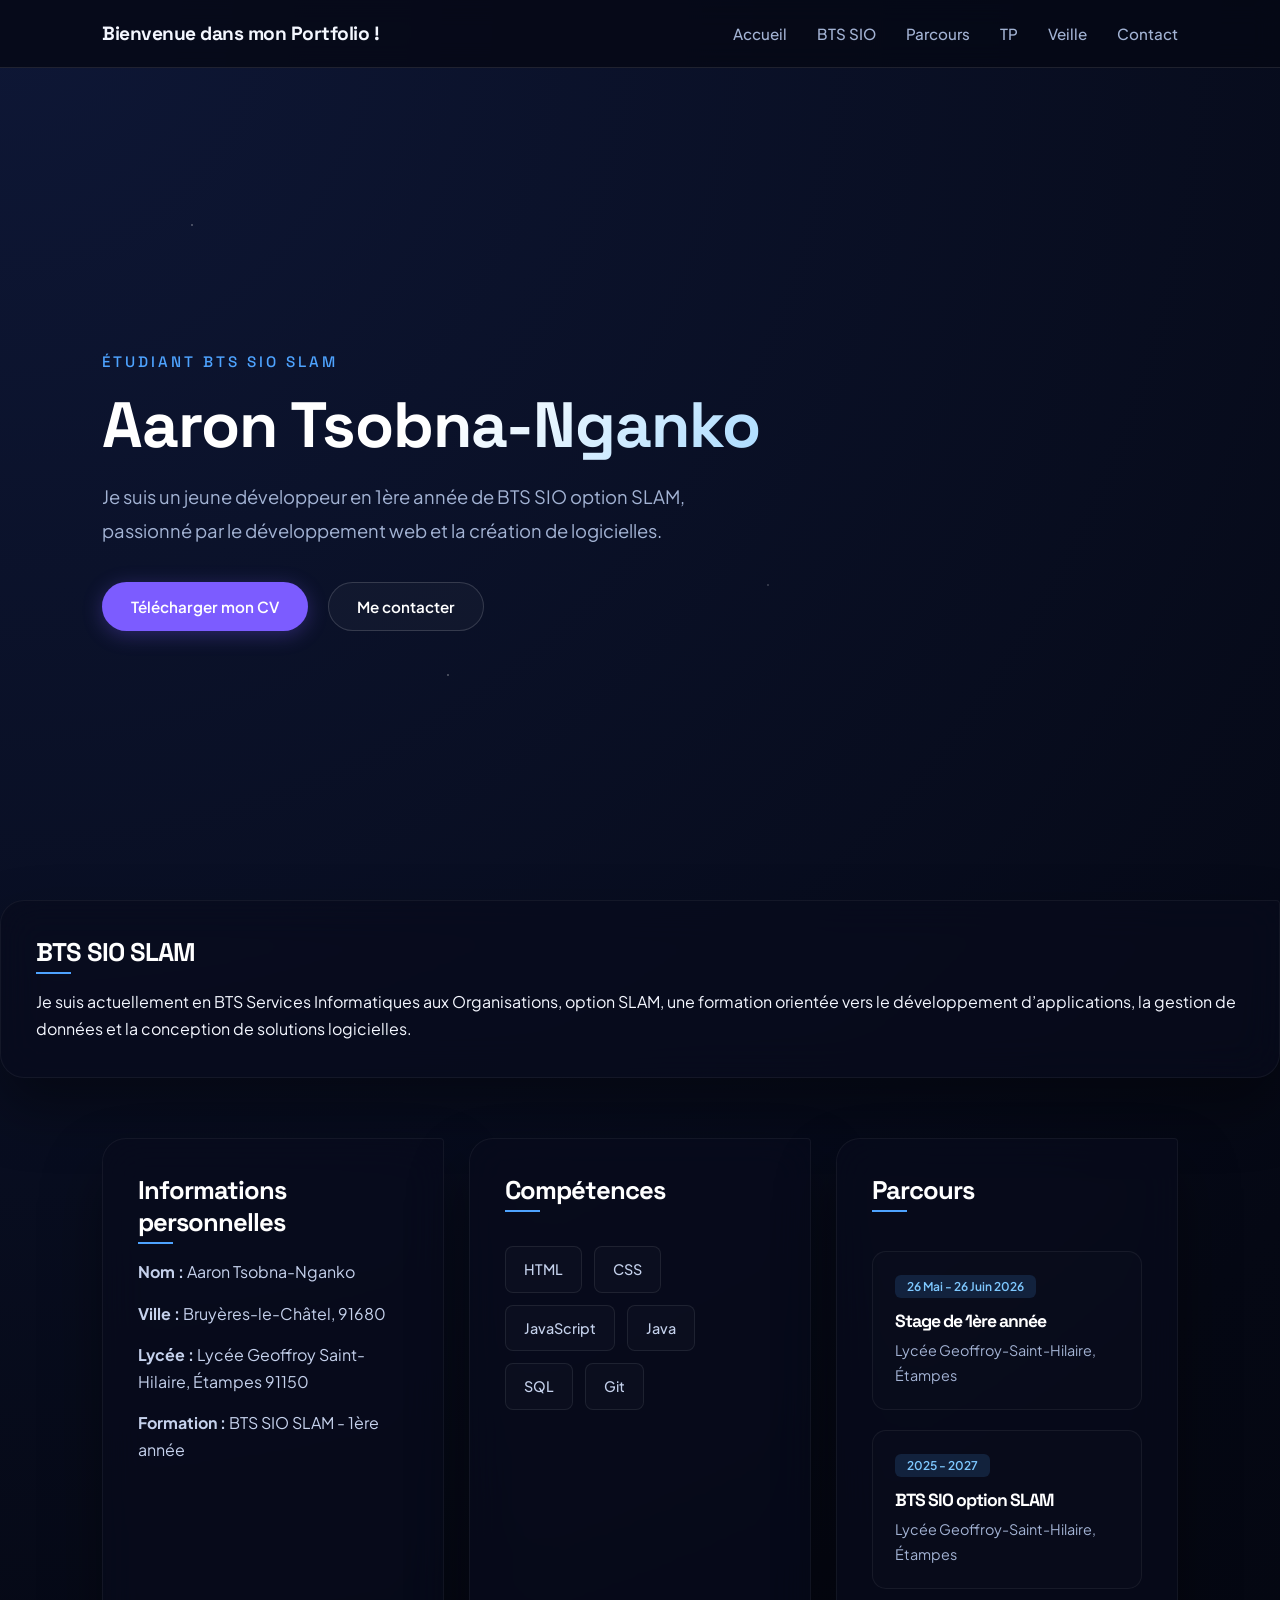
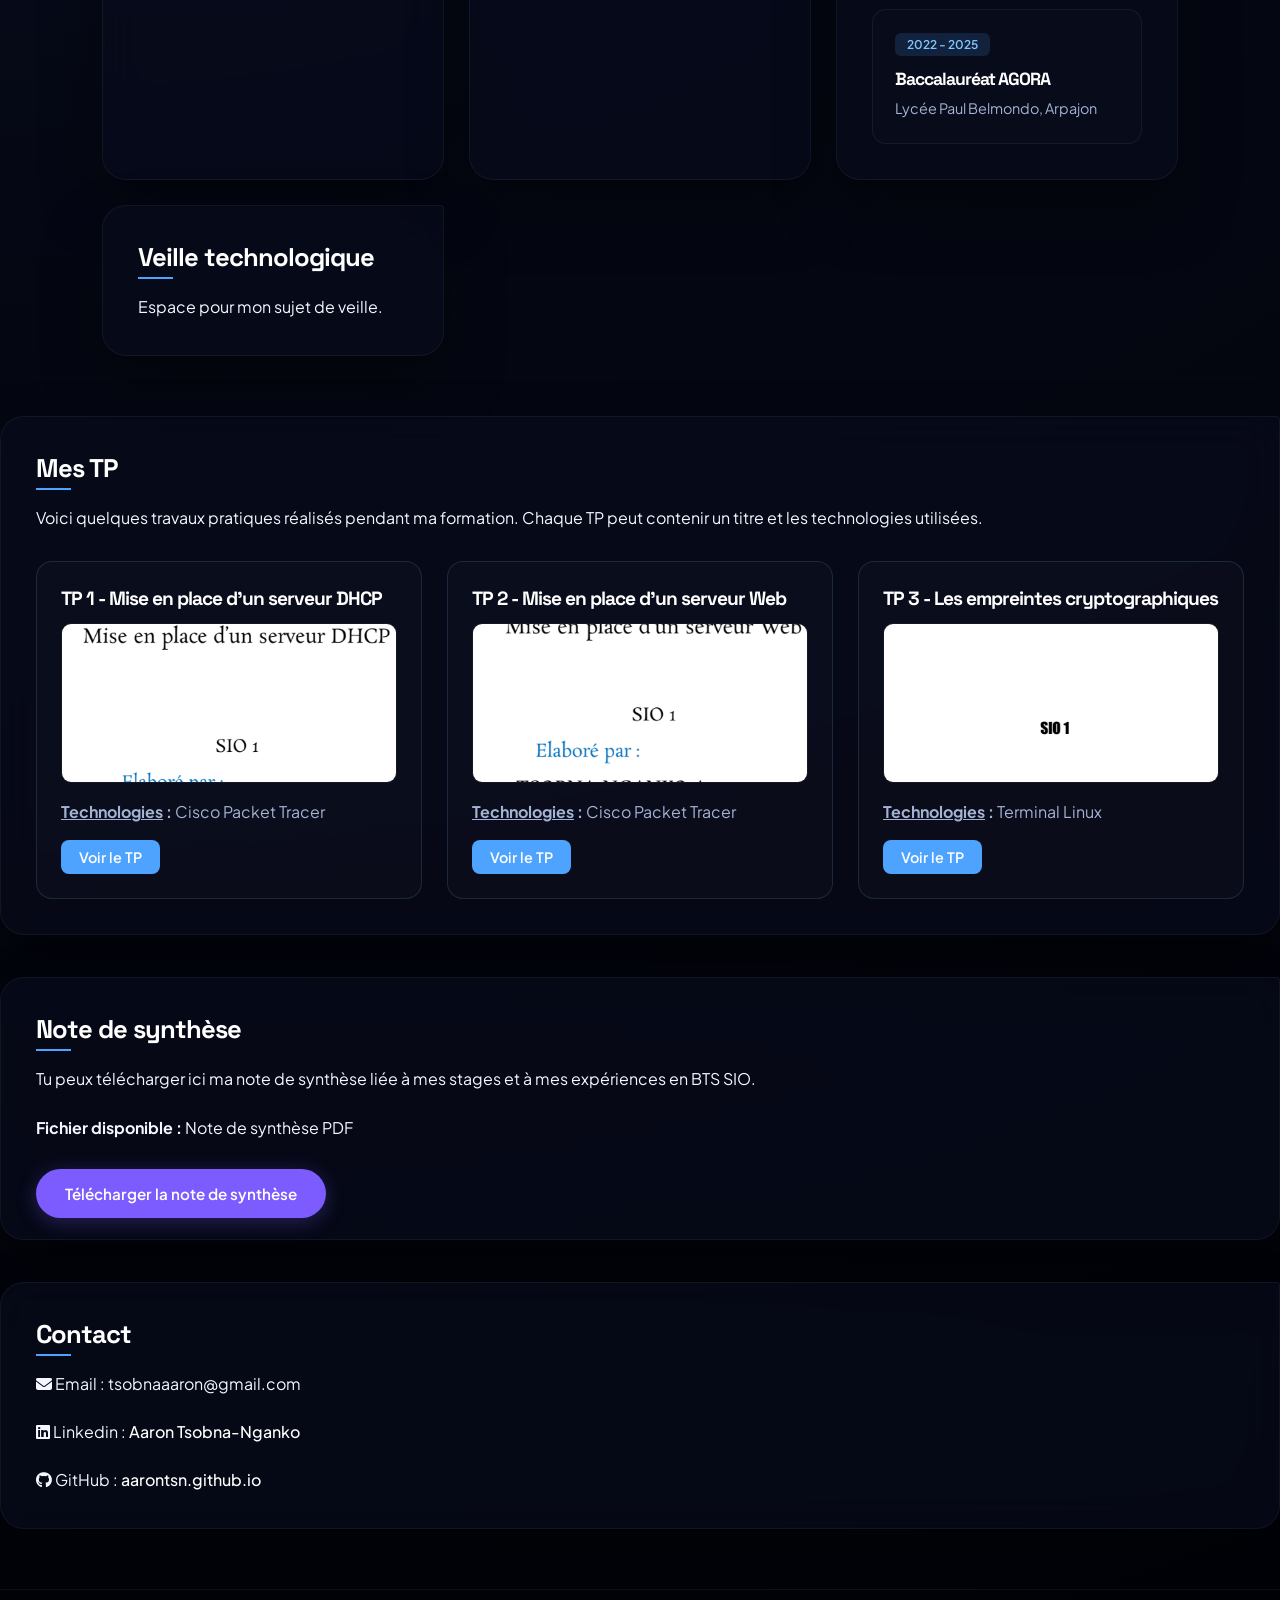
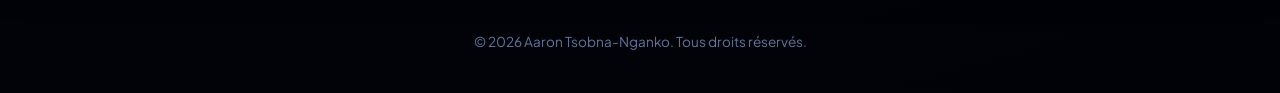
==== commit 388f9042: "Mise à jour du fichier portfolio.html et portfolio.css" ====
--- a/portfolio.html
+++ b/portfolio.html
@@ -6,6 +6,9 @@
     <title>Aaron Tsobna-Nganko | Portfolio BTS SIO SLAM</title>
     <link rel="stylesheet" href="portfolio.css">
     <link rel="stylesheet" href="https://cdnjs.cloudflare.com/ajax/libs/font-awesome/6.5.1/css/all.min.css">
+    <link rel="preconnect" href="https://fonts.googleapis.com">
+    <link rel="preconnect" href="https://fonts.gstatic.com" crossorigin>
+    <link href="https://fonts.googleapis.com/css2?family=Plus+Jakarta+Sans:wght@400;500;600&family=Space+Grotesk:wght@500;700&display=swap" rel="stylesheet">
 </head>
 <body>
     <div class="stars"></div>
@@ -60,59 +63,48 @@
 
             <article class="card">
                 <h2>Compétences</h2>
-                <div class="skills">
-                  <div class="skill-item">
-                    <i class="devicoon-html5-plain colored"></i>
-                    <span><i class="fa-solid fa-html"></i> HTML</span>
-                  </div>
-                  <div class="skill-item">
-                    <i class="devicon-css3-plain colored"></i>
-                    <span>CSS</span>
-                  </div>
-                  <div class="skill-item">
-                    <i class="devicon-javascript-plain colored"></i>
-                    <span>JavaScript</span>
-                  </div>
-                  <div class="skill-item">
-                    <i class="devicon-java-plain colored"></i>
-                    <span>Java</span>
-                  </div>
-                  <div class="skill-item">
-                    <i class="devicon-mysql-plain colored"></i>
-                    <span>SQL</span>
-                  </div>
-                  <div class="skill-item">
-                    <i class="devicon-git-plain colored"></i>
-                    <span>Git</span>
+                <div class="skills-grid">
+                    <div class="skill-box html" data-name="HTML">
+                        <p>HTML</p>
+                    </div>
+                    <div class="skill-box css" data-name="CSS">
+                        <p>CSS</p>
+                    </div>
+                    <div class="skill-box js" data-name="JavaScript">
+                        <p>JavaScript</p>
+                    </div>
+                    <div class="skill-box java" data-name="Java">
+                        <p>Java</p>
+                    </div>
+                    <div class="skill-box sql" data-name="SQL">
+                        <p>SQL</p>
+                    </div>
+                    <div class="skill-box git" data-name="Git">
+                        <p>Git</p>
+                    </div>
                 </div>
-              </div>
             </article>
 
             <article class="card">
                 <h2>Parcours</h2>
-              
                 <div class="parcours-container">
-        
-                  <div class="parcours-box">
-                    <span class="badge-date">26 Mai - 26 Juin 2026</span>
-                    <h3>Stage de 1ère année</h3>
-                    <p class="lieu">Lycée Geoffroy-Saint-Hilaire, Étampes</p>
-                  </div>
-
-                  <div class="parcours-box">
-                    <span class="badge-date">2025 - 2027</span>
-                    <h3>BTS SIO option SLAM</h3>
-                    <p class="lieu">Lycée Geoffroy-Saint-Hilaire, Étampes</p>
-                  </div>
-
-                  <div class="parcours-box">
-                    <span class="badge-date">2022 - 2025</span>
-                    <h3>Baccalauréat AGORA</h3>
-                    <p class="lieu">Lycée Paul Belmondo, Arpajon</p>
-        </div>
-
-    </div>
-  </article>
+                    <div class="parcours-box">
+                        <span class="badge-date">26 Mai - 26 Juin 2026</span>
+                        <h3>Stage de 1ère année</h3>
+                        <p class="lieu">Lycée Geoffroy-Saint-Hilaire, Étampes</p>
+                    </div>
+                    <div class="parcours-box">
+                        <span class="badge-date">2025 - 2027</span>
+                        <h3>BTS SIO option SLAM</h3>
+                        <p class="lieu">Lycée Geoffroy-Saint-Hilaire, Étampes</p>
+                    </div>
+                    <div class="parcours-box">
+                        <span class="badge-date">2022 - 2025</span>
+                        <h3>Baccalauréat AGORA</h3>
+                        <p class="lieu">Lycée Paul Belmondo, Arpajon</p>
+                    </div>
+                </div>
+            </article>
 
             <article class="card">
                 <h2>Veille technologique</h2>
@@ -132,27 +124,27 @@
             <div class="tp-grid">
                 <article class="tp-card">
                     <h3>TP 1 - Mise en place d'un serveur DHCP</h3>
-                      <div class="tp-image">
+                    <div class="tp-image">
                         <img src="tp3.réseau.pdf.png" alt="Mise en place d'un serveur DHCP" >
-                      </div>
+                    </div>
                     <p><strong><u>Technologies</u> :</strong> Cisco Packet Tracer</p>
-                    <a href="tp3réseau.pdf" target="_blank"  class="tp-link">Voir le TP</a>
+                    <a href="tp3réseau.pdf" target="_blank" class="tp-link">Voir le TP</a>
                 </article>
 
                 <article class="tp-card">
                     <h3>TP 2 - Mise en place d'un serveur Web</h3>
-                      <div class="tp-image">
+                    <div class="tp-image">
                         <img src="tp2.serveurweb.png" alt="Mise en place d'un serveur web" >
-                      </div>
+                    </div>
                     <p><strong><u>Technologies</u> :</strong> Cisco Packet Tracer</p>
                     <a href="Compte rendu tp 2 Réseau.pdf" target="_blank" class="tp-link">Voir le TP</a>
                 </article>
 
                 <article class="tp-card">
                     <h3>TP 3 - Les empreintes cryptographiques</h3>
-                      <div class="tp-image">
-                        <img src =tp.empreinte.cryptographique.png alt="Les empreintes cryptographiques">
-                      </div>
+                    <div class="tp-image">
+                        <img src="tp.empreinte.cryptographique.png" alt="Les empreintes cryptographiques">
+                    </div>
                     <p><strong><u>Technologies</u> :</strong> Terminal Linux</p>
                     <a href="tp.MD5.pdf" target="_blank" class="tp-link">Voir le TP</a>
                 </article>
@@ -160,22 +152,26 @@
         </section><br><br>
 
         <section class="section card" id="notes">
-                <h2>Note de synthèse</h2>
-                <p>
+            <h2>Note de synthèse</h2>
+            <p>
                 Tu peux télécharger ici ma note de synthèse liée à mes stages et à mes expériences en BTS SIO.
-                </p><br>
-
+            </p><br>
             <div class="download-box">
-              <p><strong>Fichier disponible :</strong> Note de synthèse PDF</p><br><br>
-              <a href="note-de-synthese-aaron.pdf" class="btn primary" download>Télécharger la note de synthèse</a>
+                <p><strong>Fichier disponible :</strong> Note de synthèse PDF</p><br><br>
+                <a href="note-de-synthese-aaron.pdf" class="btn primary" download>Télécharger la note de synthèse</a>
             </div>
-          </section><br><br>
+        </section><br><br>
 
         <section class="section card" id="contact">
-                <h2>Contact</h2>
-                <p><i class="fa-solid fa-envelope"></i> Email : tsobnaaaron@gmail.com</p><br>
-                <p><i class="fa-brands fa-linkedin"></i> Linkedin : <a href="https://www.linkedin.com/in/aaron-tsobna-nganko-17931b366" target="_blank">Aaron Tsobna-Nganko</a></p><br>
-                <p><i class="fa-brands fa-github"></i> GitHub : <a href="https://aarontsn.github.io" target="_blank">aarontsn.github.io</a></p>
+            <h2>Contact</h2>
+            <p><i class="fa-solid fa-envelope"></i> Email : tsobnaaaron@gmail.com</p><br>
+            <p><i class="fa-brands fa-linkedin"></i> Linkedin : <a href="https://www.linkedin.com/in/aaron-tsobna-nganko-17931b366" target="_blank">Aaron Tsobna-Nganko</a></p><br>
+            <p><i class="fa-brands fa-github"></i> GitHub : <a href="https://aarontsn.github.io" target="_blank">aarontsn.github.io</a></p>
         </section>
+    </main>
+
+    <footer>
+        <p>&copy; 2026 Aaron Tsobna-Nganko. Tous droits réservés.</p>
+    </footer>
 </body>
 </html>
--- a/portfolio.css
+++ b/portfolio.css
@@ -9,24 +9,30 @@
 }
 
 body {
-    font-family: 'Segoe UI', Tahoma, Geneva, Verdana, sans-serif;
-    background: radial-gradient(circle at top, #12204a 0%, #070b18 45%, #02030a 100%);
+    font-family: 'Plus Jakarta Sans', sans-serif;
+    background: radial-gradient(circle at top left, #0e1736 0%, #050814 50%, #010207 100%);
     color: #f4f7ff;
     min-height: 100vh;
     overflow-x: hidden;
     margin: 0;
 }
 
+h1, h2, h3 {
+    font-family: 'Space Grotesk', sans-serif;
+    font-weight: 700;
+    letter-spacing: -1px;
+}
+
 .stars {
     position: fixed;
     inset: 0;
     background-image:
-        radial-gradient(2px 2px at 20% 30%, white 50%, transparent 51%),
-        radial-gradient(1px 1px at 80% 10%, white 50%, transparent 51%),
-        radial-gradient(1px 1px at 65% 70%, white 50%, transparent 51%),
-        radial-gradient(2px 2px at 40% 80%, white 50%, transparent 51%),
-        radial-gradient(1px 1px at 90% 50%, white 50%, transparent 51%);
-    opacity: 0.35;
+        radial-gradient(2px 2px at 15% 25%, rgba(255, 255, 255, 0.6) 50%, transparent 51%),
+        radial-gradient(1px 1px at 85% 15%, rgba(255, 255, 255, 0.5) 50%, transparent 51%),
+        radial-gradient(1.5px 1.5px at 60% 65%, rgba(255, 255, 255, 0.4) 50%, transparent 51%),
+        radial-gradient(2px 2px at 35% 75%, rgba(255, 255, 255, 0.6) 50%, transparent 51%),
+        radial-gradient(1px 1px at 75% 45%, rgba(255, 255, 255, 0.5) 50%, transparent 51%);
+    opacity: 0.4;
     pointer-events: none;
     z-index: 0;
 }
@@ -36,44 +42,57 @@
     z-index: 1;
 }
 
+/* Modification complète de la Barre de Navigation */
 .navbar {
+    position: fixed;
+    top: 0;
+    left: 0;
     display: flex;
     justify-content: space-between;
     align-items: center;
     width: 100%;
-    margin-top: 10px;
-    padding: 0;
+    padding: 20px 8%;
+    background-color: rgba(5, 8, 20, 0.8);
+    backdrop-filter: blur(12px);
+    -webkit-backdrop-filter: blur(12px);
+    border-bottom: 1px solid rgba(255, 255, 255, 0.1);
+    z-index: 1000;
 }
 
 .logo {
-    font-size: 1.3rem;
-    font-weight: bold;
-    color: #7ec8ff;
+    font-size: 1.2rem;
+    font-weight: 700;
+    font-family: 'Space Grotesk', sans-serif;
+    color: #f4f7ff;
+    letter-spacing: -0.5px;
 }
 
 .navbar ul {
     display: flex;
-    gap: 25px;
+    gap: 30px;
     list-style: none;
     margin: 0;
     padding: 0;
 }
 
 .navbar a {
+    font-size: 0.95rem;
+    font-weight: 500;
     text-decoration: none;
-    color: #f4f7ff;
-    transition: 0.3s;
+    color: #a3b3d4;
+    transition: color 0.3s ease;
 }
 
 .navbar a:hover {
     color: #7ec8ff;
 }
 
+/* Section d'accueil personnalisée */
 .hero {
     min-height: 100vh;
     display: flex;
     flex-direction: column;
-    padding: 20px 8% 60px;
+    padding: 140px 8% 60px; /* Ajout de padding-top pour ne pas cacher le contenu sous la navbar fixe */
 }
 
 .hero-content {
@@ -82,269 +101,315 @@
     flex-direction: column;
     justify-content: center;
     max-width: 850px;
-    padding-top: 40px;
 }
 
 .subtitle {
-    color: #7ec8ff;
+    color: #4ea3ff;
+    font-family: 'Space Grotesk', sans-serif;
+    font-weight: 500;
+    font-size: 0.95rem;
     text-transform: uppercase;
-    letter-spacing: 2px;
+    letter-spacing: 3px;
     margin-bottom: 15px;
 }
 
-h1 {
-    font-size: clamp(2.5rem, 6vw, 5rem);
+/* Titre avec effet de lueur moderne */
+.hero-content h1 {
+    font-size: 4rem;
+    line-height: 1.1;
     margin-bottom: 20px;
+    background: linear-gradient(135deg, #ffffff 40%, #7ec8ff 100%);
+    -webkit-background-clip: text;
+    -webkit-text-fill-color: transparent;
 }
 
 .description {
-    font-size: 1.1rem;
-    line-height: 1.7;
-    max-width: 700px;
-    color: #d8e3ff;
+    font-size: 1.15rem;
+    line-height: 1.8;
+    max-width: 650px;
+    color: #a3b3d4;
 }
 
 .hero-buttons {
-    margin-top: 30px;
-    display: flex;
-    gap: 15px;
+    margin-top: 35px;
+    display: flex;
+    gap: 20px;
     flex-wrap: wrap;
 }
 
+/* Boutons retravaillés en formes asymétriques/gélules */
 .btn {
-    padding: 12px 22px;
-    border-radius: 999px;
+    padding: 14px 28px;
+    font-weight: 600;
+    font-size: 0.95rem;
+    border-radius: 50px;
     text-decoration: none;
     border: 1px solid transparent;
-    transition: 0.3s;
+    transition: transform 0.3s cubic-bezier(0.2, 0.8, 0.2, 1), box-shadow 0.3s ease, background-color 0.3s ease;
 }
 
 .primary {
-    background: linear-gradient(135deg, #4ea3ff, #7c5cff);
+    background: #7c5cff;
     color: white;
+    box-shadow: 0 4px 20px rgba(124, 92, 255, 0.3);
 }
 
 .secondary {
-    border-color: rgba(255,255,255,0.25);
+    border-color: rgba(255, 255, 255, 0.15);
+    background: rgba(255, 255, 255, 0.03);
     color: white;
 }
 
 .btn:hover {
-    transform: translateY(-2px);
-    box-shadow: 0 10px 30px rgba(78, 163, 255, 0.2);
+    transform: translateY(-3px);
+}
+
+.primary:hover {
+    background: #694ae0;
+}
+
+.secondary:hover {
+    background: rgba(255, 255, 255, 0.08);
+    border-color: rgba(255, 255, 255, 0.3);
 }
 
 .section {
-    padding: 40px 8%;
+    padding: 60px 8%;
 }
 
 .grid {
     display: grid;
-    grid-template-columns: repeat(auto-fit, minmax(240px, 1fr));
-    gap: 20px;
-}
-
+    grid-template-columns: repeat(auto-fit, minmax(280px, 1fr));
+    gap: 25px;
+}
+
+/* Look asymétrique fait main pour les cartes de section */
 .card {
-    background: rgba(10, 16, 40, 0.72);
-    border: 1px solid rgba(126, 200, 255, 0.18);
-    backdrop-filter: blur(14px);
-    border-radius: 22px;
-    padding: 28px;
-    box-shadow: 0 20px 50px rgba(0, 0, 0, 0.25);
+    background: rgba(8, 12, 28, 0.65);
+    border: 1px solid rgba(255, 255, 255, 0.05);
+    backdrop-filter: blur(20px);
+    -webkit-backdrop-filter: blur(20px);
+    border-radius: 24px 4px 24px 24px; /* Forme unique asymétrique */
+    padding: 35px;
+    box-shadow: 0 30px 60px rgba(0, 0, 0, 0.4);
 }
 
 .card h2 {
-    color: #7ec8ff;
-    margin-bottom: 15px;
-    font-size: 1.4rem;
+    color: #ffffff;
+    font-size: 1.6rem;
+    margin-bottom: 20px;
+    position: relative;
+    display: inline-block;
+}
+
+/* Petite barre d'accentuation sous les titres de cartes */
+.card h2::after {
+    content: '';
+    position: absolute;
+    left: 0;
+    bottom: -6px;
+    width: 35px;
+    height: 2px;
+    background: #4ea3ff;
 }
 
 .info-list {
     list-style: none;
     display: grid;
-    gap: 12px;
-    color: #e7eeff;
-}
-
-.skills {
-    display: flex;
-    flex-wrap: wrap;
-    gap: 10px;
-}
-
-.skills span {
-    padding: 8px 14px;
-    border-radius: 999px;
-    background: rgba(78, 163, 255, 0.12);
-    border: 1px solid rgba(126, 200, 255, 0.22);
+    gap: 14px;
+    color: #c5d1ec;
 }
 
 p, li {
     line-height: 1.7;
 }
 
+/* Mise en valeur des cartes de projets (TP) */
 .tp-grid {
     display: grid;
-    grid-template-columns: repeat(auto-fit, minmax(220px, 1fr));
-    gap: 20px;
-    margin-top: 20px;
+    grid-template-columns: repeat(auto-fit, minmax(260px, 1fr));
+    gap: 25px;
+    margin-top: 30px;
 }
 
 .tp-card {
-    background: rgba(255, 255, 255, 0.04);
-    border: 1px solid #6c5ce7;
-    border-radius: 18px;
-    padding: 22px;
-    transition: 0.3s;
+    background: rgba(255, 255, 255, 0.02);
+    border: 1px solid rgba(126, 200, 255, 0.15);
+    border-radius: 16px;
+    padding: 24px;
+    transition: all 0.3s cubic-bezier(0.2, 0.8, 0.2, 1);
 }
 
 .tp-card:hover {
-    transform: translateY(-4px);
-    border-color: #6c5ce7;
-    box-shadow: 0 5px 15px rgba(108, 92, 231, 0.1); /* Léger halo violet/bleu */
+    transform: translateY(-6px);
+    border-color: #4ea3ff;
+    background: rgba(78, 163, 255, 0.03);
+    box-shadow: 0 15px 35px rgba(0, 0, 0, 0.3);
 }
 
 .tp-card h3 {
-    color: #7ec8ff;
+    color: #ffffff;
+    font-size: 1.2rem;
     margin-bottom: 12px;
 }
 
 .tp-card p {
-    margin-bottom: 10px;
-    color: #d8e3ff;
+    margin-bottom: 15px;
+    color: #a3b3d4;
 }
 
 .tp-link {
-    border: 1px solid;
-    border-width: 2px;
-    padding: 5px;
+    display: inline-block;
+    padding: 8px 18px;
+    background: #4ea3ff;
+    color: #ffffff;
+    font-weight: 600;
+    font-size: 0.9rem;
+    text-decoration: none;
+    border-radius: 8px;
+    transition: all 0.2s ease;
+}
+
+.tp-link:hover {
+    background: #358be6;
     border-color: #7ec8ff;
-    background: linear-gradient(135deg, #7ec8ff, #7c5cff);
-    border-radius: 10px;
-    display: inline-block;
-    margin-top: 8px;
+}
+
+/* Gestion de la surbrillance de la section Contact */
+#contact a {
     color: #ffffff;
     text-decoration: none;
-    border-bottom: 1px solid transparent;
-}
-
-.tp-link:hover {
-    border-bottom: 1px solid #7ec8ff;
-    transform: translateY(-2px);
-    box-shadow: 0 10px 30px rgba(78, 163, 255, 0.2);
-}
-
-/* 1. Style de base des liens dans la section contact */
-#contact a {
-    color: #ffffff; /* Masqué par défaut (ou choisis la même couleur que ton fond) */
-    text-decoration: none;
-    transition: color 0.3s ease; /* Rend l'apparition fluide */
-}
-
-/* 2. Au survol (hover) OU quand on clique/maintient le clic (active) */
+    font-weight: 500;
+    transition: color 0.2s ease;
+}
+
 #contact a:hover, 
 #contact a:active {
-    color:  #7ec8ff; /* Devient bleu brillant */
-    text-decoration: underline; /* Optionnel : ajoute un soulignement pour montrer que c'est cliquable */
+    color: #4ea3ff;
+    text-decoration: underline;
 }
 
 .tp-image {
     width: 100%;
-    height: 180px;
+    height: 160px;
     overflow: hidden;
-    border-radius: 14px;
+    border-radius: 10px;
     margin-bottom: 15px;
+    border: 1px solid rgba(255, 255, 255, 0.05);
 }
 
 .tp-image img {
     width: 100%;
     height: 100%;
-    object-fit: contain;
+    object-fit: cover;
     display: block;
-    backgroung: white;
-}
-
-.skills {
-    display: grid;
-    grid-template-columns: repeat(auto-fit, minmax(120px, 1fr));
-    gap: 14px;
-    margin-top: 10px;
+    background: #ffffff;
 }
 
 .skill-item {
-    background: rgba(255, 255, 255, 0.04);
-    border: 1px solid #3b4a85;
+    background: rgba(255, 255, 255, 0.02);
+    border: 1px solid rgba(255, 255, 255, 0.08);
     border-radius: 16px;
     padding: 18px 14px;
     text-align: center;
-    transition: 0.3s;
-}
-
-.skill-item:hover {
-    transform: translateY(-3px);
-    border-color: #6c5ce7; /* La bordure s'illumine en violet */
-    box-shadow: 0 5px 15px rgba(108, 92, 231, 0.1); /* Léger halo violet/bleu */
-}
-
-
-.skill-item i {
-    font-size: 2.2rem;
-    display: block;
-    margin-bottom: 10px;
-}
-
-.skill-item span {
-    color: #e7eeff;
-    font-weight: 600;
-}
-
-/* Conteneur principal */
+}
+
+/* Conteneur principal du Parcours */
 .parcours-container {
     display: flex;
     flex-direction: column;
-    gap: 20px; /* Espace entre les blocs */
+    gap: 20px;
     margin-top: 25px;
 }
 
-/* Les boîtes de diplômes / expériences */
+/* Boîtes de parcours */
 .parcours-box {
     position: relative;
-    background-color: rgba(255, 255, 255, 0.03); /* Fond très légèrement plus clair que la carte */
-    border: 1px solid #3b4a85; /* Même bordure subtile que tes blocs */
-    padding: 20px;
-    border-radius: 12px;
-    transition: transform 0.3s ease, box-shadow 0.3s ease;
-}
-
-/* Petit effet interactif au survol de la boîte */
+    background-color: rgba(255, 255, 255, 0.01);
+    border: 1px solid rgba(255, 255, 255, 0.06);
+    padding: 22px;
+    border-radius: 14px;
+    transition: all 0.3s ease;
+}
+
 .parcours-box:hover {
-    transform: translateY(-3px);
-    box-shadow: 0 5px 15px rgba(108, 92, 231, 0.1); /* Léger halo violet/bleu */
-    border-color: #6c5ce7; /* La bordure s'illumine en violet */
-}
-
-/* Le badge avec les dates */
+    transform: translateX(4px);
+    background-color: rgba(255, 255, 255, 0.03);
+    border-color: #7ec8ff;
+}
+
 .badge-date {
     display: inline-block;
-    background-color: #3b4a85; /* Couleur de ton thème */
+    background-color: rgba(78, 163, 255, 0.15);
+    color: #7ec8ff;
+    font-size: 0.75rem;
+    font-weight: 600;
+    padding: 4px 12px;
+    border-radius: 6px;
+    margin-bottom: 12px;
+}
+
+.parcours-box h3 {
+    margin: 0 0 6px 0;
+    font-size: 1.1rem;
     color: #ffffff;
-    font-size: 0.8rem;
-    font-weight: bold;
-    padding: 4px 10px;
-    border-radius: 20px;
-    margin-bottom: 10px;
-}
-
-/* Titre du diplôme */
-.parcours-box h3 {
-    margin: 0 0 5px 0;
-    font-size: 1.15rem;
-    color: #ffffff;
-}
-
-/* Nom de l'établissement */
+}
+
 .parcours-box .lieu {
     margin: 0;
-    font-size: 0.95rem;
-    color: #7888a5; /* Ton bleu-gris textuel */
-}
+    font-size: 0.9rem;
+    color: #a3b3d4;
+}
+
+/* Footer structuré */
+footer {
+    text-align: center;
+    padding: 40px 0;
+    margin-top: 60px;
+    border-top: 1px solid rgba(255, 255, 255, 0.05);
+}
+
+footer p {
+    color: #647599;
+    font-size: 0.85rem;
+    margin: 0;
+}
+
+/* Grille de compétences */
+.skills-grid {
+    display: flex;
+    flex-wrap: wrap;
+    gap: 12px;
+    justify-content: start;
+    margin-top: 20px;
+}
+
+.skill-box {
+    position: relative;
+    padding: 10px 18px;
+    background-color: rgba(255, 255, 255, 0.02);
+    border: 1px solid rgba(255, 255, 255, 0.08);
+    border-radius: 8px;
+    display: flex;
+    justify-content: center;
+    align-items: center;
+    transition: all 0.2s ease;
+}
+
+.skill-box p {
+    font-size: 0.9rem;
+    font-weight: 500;
+    color: #c5d1ec;
+}
+
+.skill-box:hover {
+    background-color: rgba(255, 255, 255, 0.05);
+}
+
+/* Lueurs colorées au survol des compétences */
+.skill-box.html:hover { border-color: orangered; }
+.skill-box.css:hover  { border-color: lightskyblue; }
+.skill-box.js:hover   { border-color: yellow; }
+.skill-box.java:hover { border-color: red; }
+.skill-box.sql:hover  { border-color: turquoise; }
+.skill-box.git:hover  { border-color: coral; }
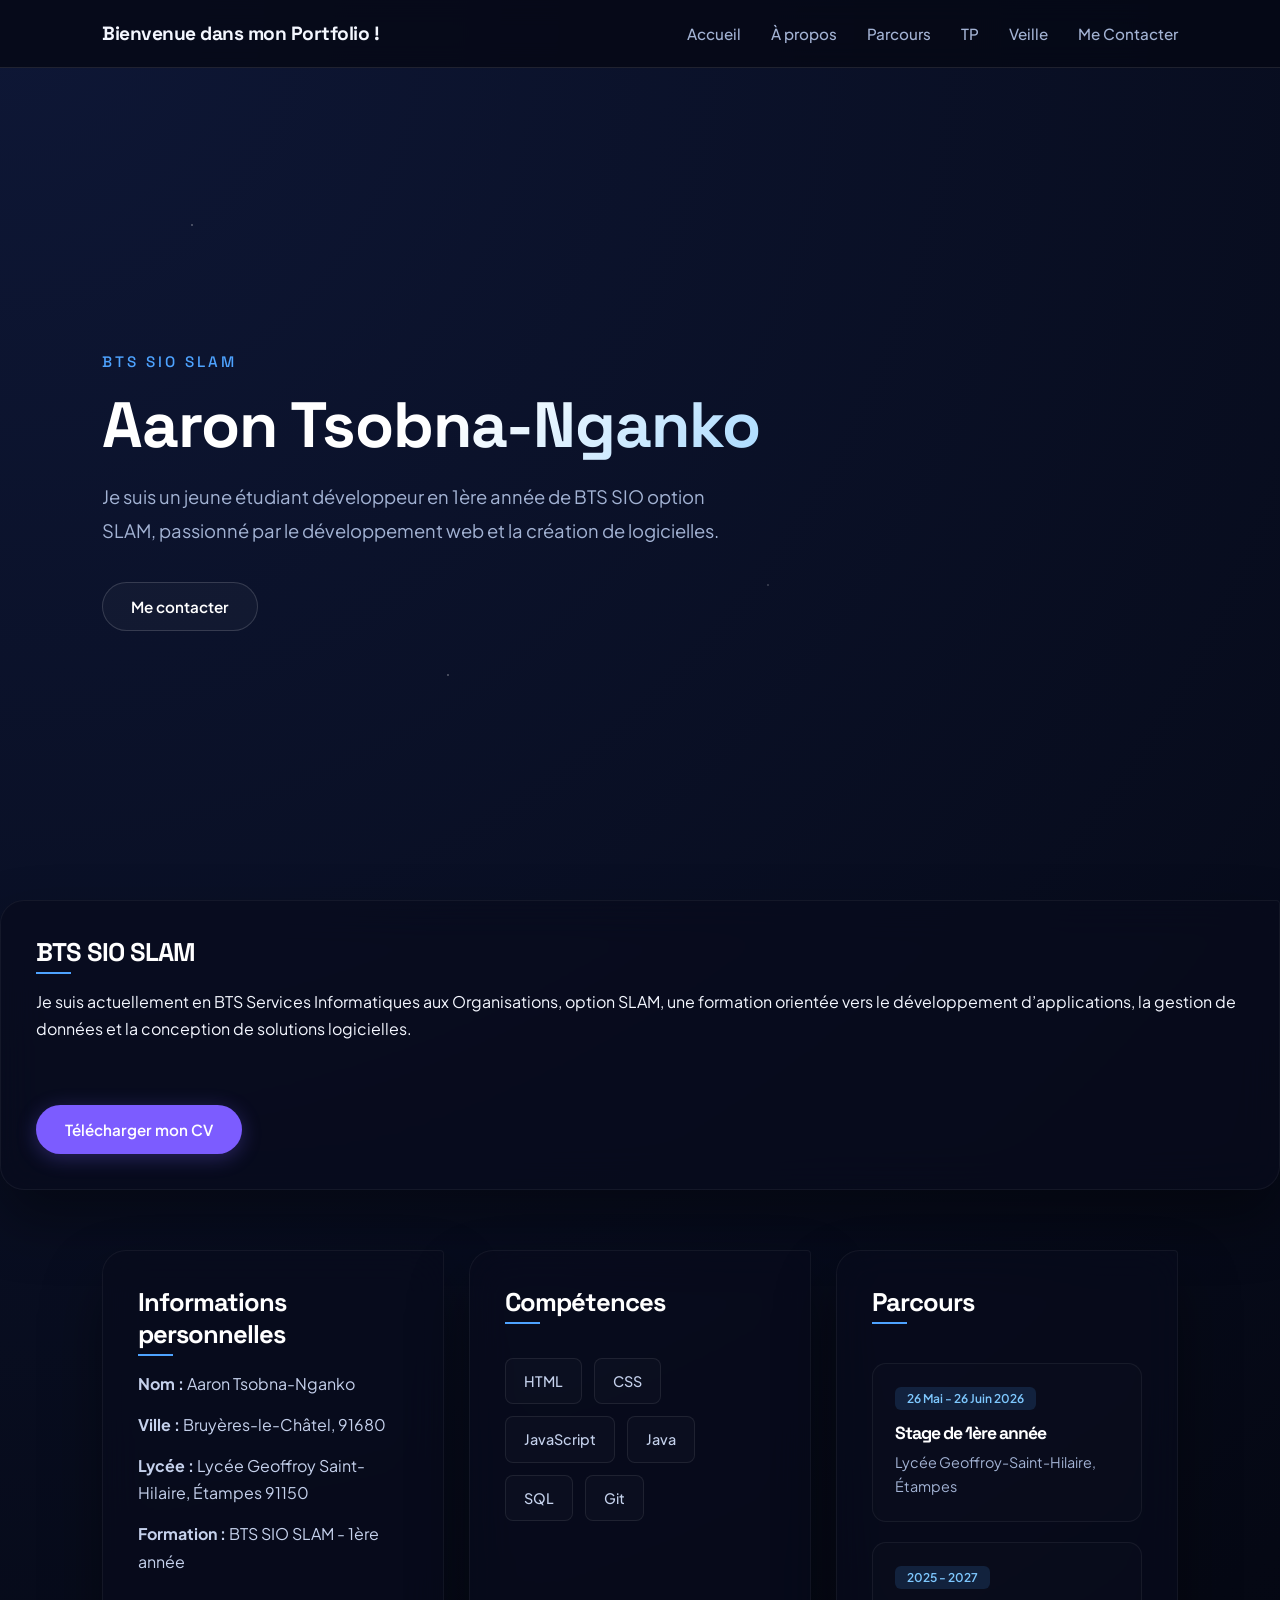
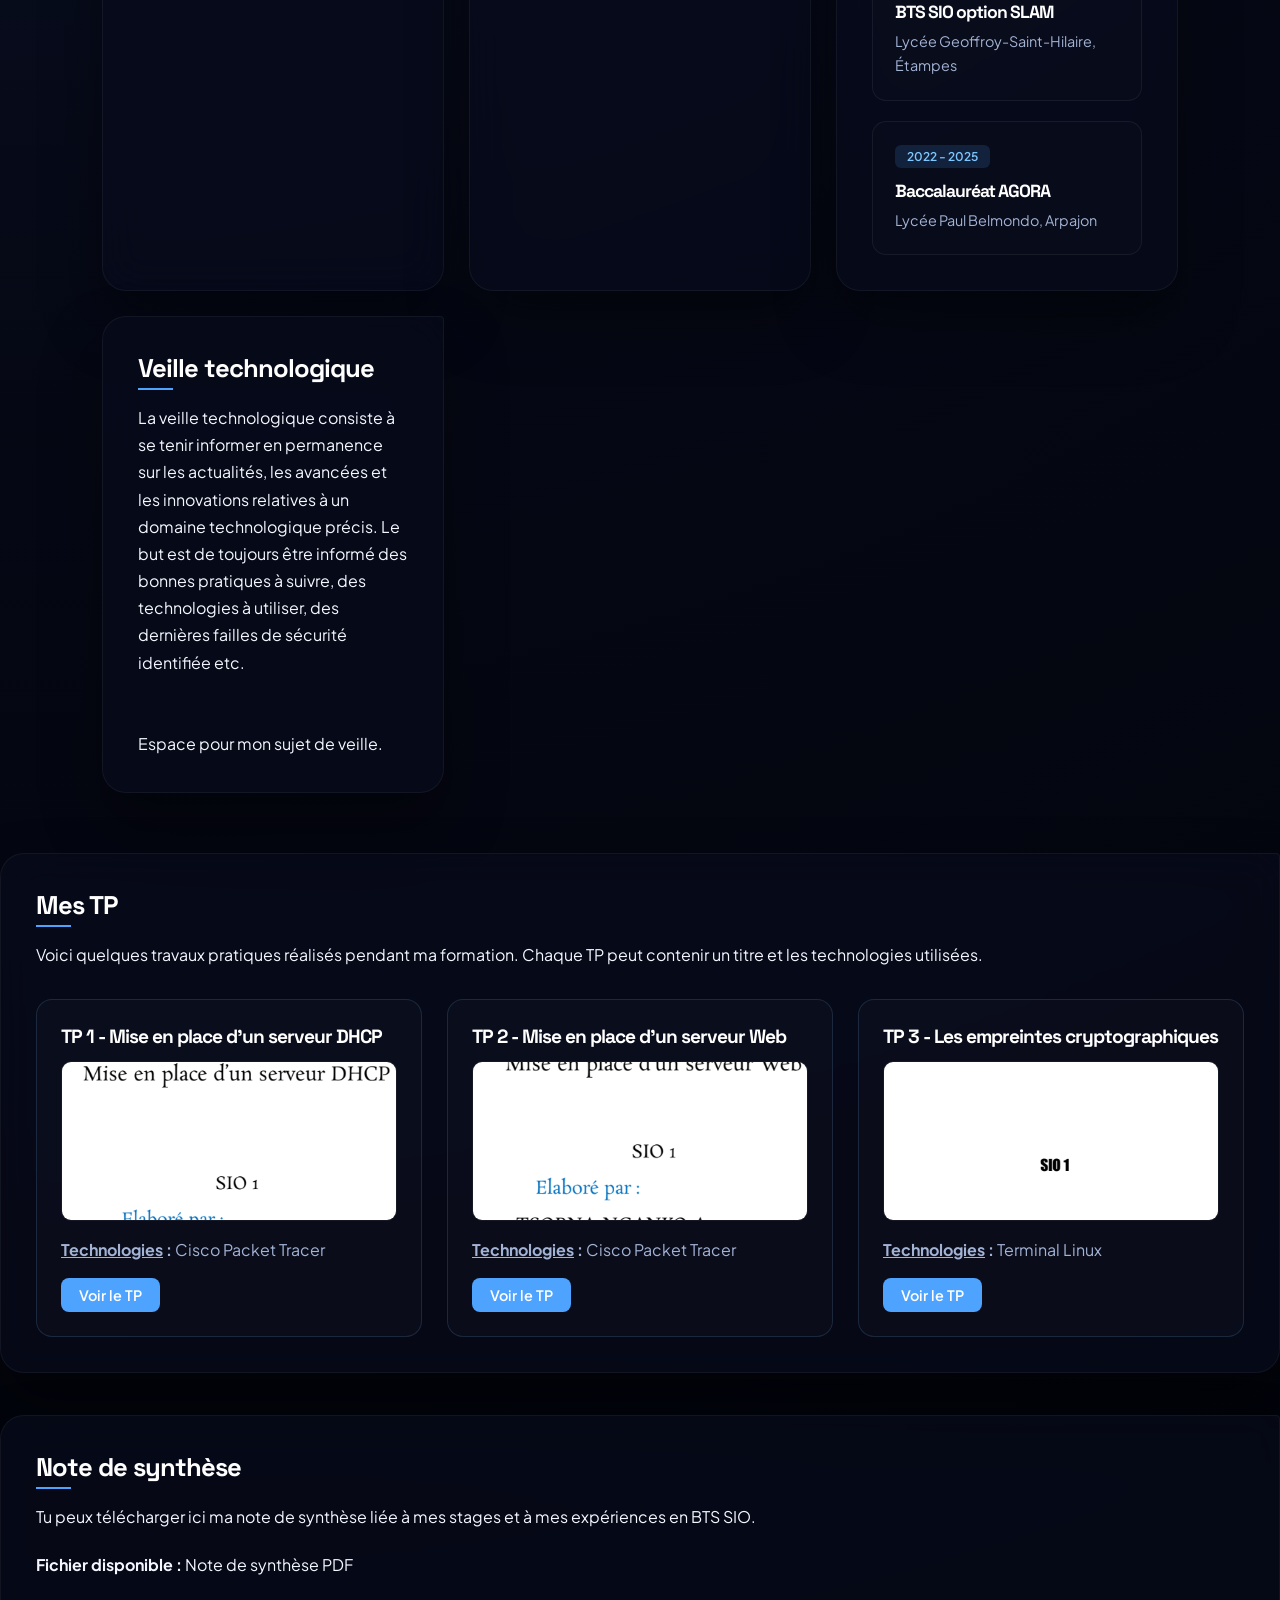
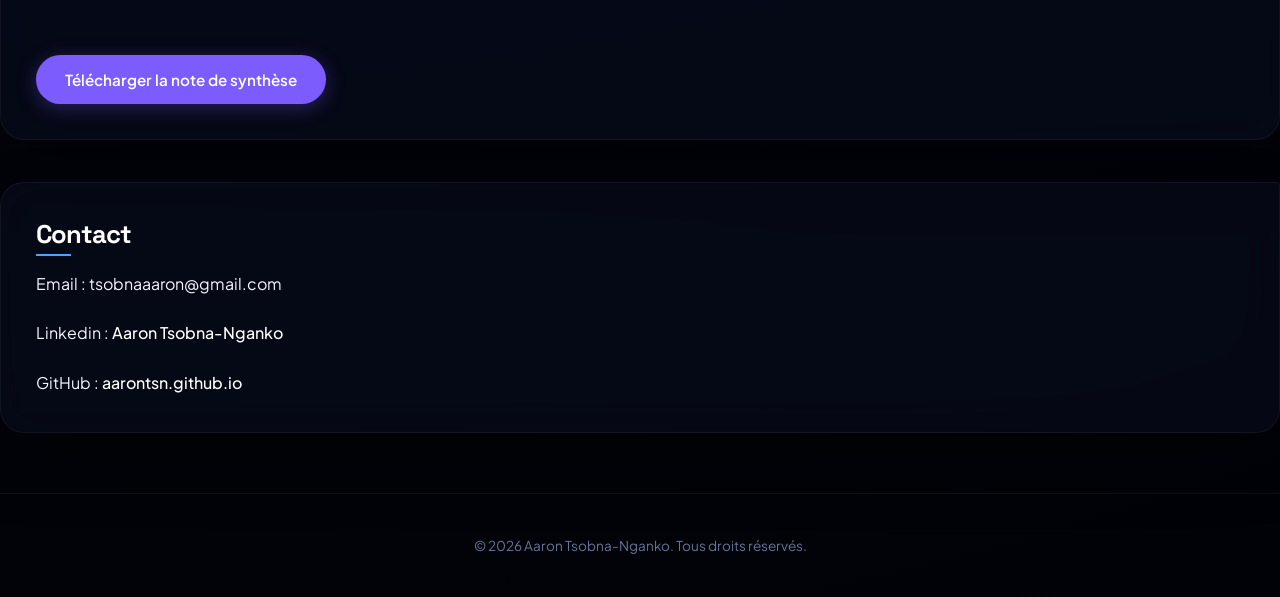
==== commit a03b534a: "Mise à jour du fichier portfolio.html et portfolio.css" ====
--- a/portfolio.html
+++ b/portfolio.html
@@ -5,6 +5,7 @@
     <meta name="viewport" content="width=device-width, initial-scale=1.0">
     <title>Aaron Tsobna-Nganko | Portfolio BTS SIO SLAM</title>
     <link rel="stylesheet" href="portfolio.css">
+    <link rel="icon" type="image/png" href ="logo aaron.webp"
     <link rel="stylesheet" href="https://cdnjs.cloudflare.com/ajax/libs/font-awesome/6.5.1/css/all.min.css">
     <link rel="preconnect" href="https://fonts.googleapis.com">
     <link rel="preconnect" href="https://fonts.gstatic.com" crossorigin>
@@ -18,35 +19,39 @@
             <div class="logo">Bienvenue dans mon Portfolio !</div>
             <ul>
                 <li><a href="#accueil">Accueil</a></li>
-                <li><a href="#bts">BTS SIO</a></li>
+                <li><a href="#apropos">À propos</a></li>
                 <li><a href="#parcours">Parcours</a></li>
                 <li><a href="#tp">TP</a></li>
                 <li><a href="#veille">Veille</a></li>
-                <li><a href="#contact">Contact</a></li>
+                <li><a href="#contact">Me Contacter</a></li>
             </ul>
         </nav>
 
         <div class="hero-content">
-            <p class="subtitle">Étudiant BTS SIO SLAM</p>
+            <p class="subtitle">BTS SIO SLAM</p>
             <h1>Aaron Tsobna-Nganko</h1>
             <p class="description">
-                Je suis un jeune développeur en 1ère année de BTS SIO option SLAM,
+                Je suis un jeune étudiant développeur en 1ère année de BTS SIO option SLAM,
                 passionné par le développement web et la création de logicielles.
             </p>
             <div class="hero-buttons">
-                <a href="cv-aaron.pdf" target="_blank" class="btn primary" download="CV_Aaron_Tsobna.pdf">Télécharger mon CV</a>
                 <a href="#contact" class="btn secondary">Me contacter</a>
             </div>
         </div>
     </header>
 
     <main>
-        <section class="section card" id="bts">
+        <section class="section card" id="apropos">
             <h2>BTS SIO SLAM</h2>
             <p>
                 Je suis actuellement en BTS Services Informatiques aux Organisations,
                 option SLAM, une formation orientée vers le développement d’applications,
                 la gestion de données et la conception de solutions logicielles.
+                <br>
+                <br>
+                <div class="hero-buttons">
+                <a href="cv-aaron.pdf" target="_blank" class="btn primary" download="CV_Aaron_Tsobna.pdf">Télécharger mon CV</a>
+                </div>
             </p>
         </section>
 
@@ -109,6 +114,10 @@
             <article class="card">
                 <h2>Veille technologique</h2>
                 <p>
+                    La veille technologique consiste à se tenir informer en permanence sur les actualités, les avancées et les innovations relatives à un domaine technologique précis. Le but est de toujours être informé des bonnes pratiques à suivre, des technologies à utiliser, des dernières failles de sécurité identifiée etc.
+                    <br>
+                    <br>
+                    <br>
                     Espace pour mon sujet de veille.
                 </p>
             </article>
@@ -158,7 +167,9 @@
             </p><br>
             <div class="download-box">
                 <p><strong>Fichier disponible :</strong> Note de synthèse PDF</p><br><br>
+                <div class="hero-buttons">
                 <a href="note-de-synthese-aaron.pdf" class="btn primary" download>Télécharger la note de synthèse</a>
+                </div>
             </div>
         </section><br><br>
 
--- a/portfolio.css
+++ b/portfolio.css
@@ -42,7 +42,7 @@
     z-index: 1;
 }
 
-/* Modification complète de la Barre de Navigation */
+/* la Barre de Navigation */
 .navbar {
     position: fixed;
     top: 0;
@@ -92,7 +92,7 @@
     min-height: 100vh;
     display: flex;
     flex-direction: column;
-    padding: 140px 8% 60px; /* Ajout de padding-top pour ne pas cacher le contenu sous la navbar fixe */
+    padding: 140px 8% 60px; /* padding-top pour pas cacher le contenu sous la navbar fixe */
 }
 
 .hero-content {
@@ -137,7 +137,7 @@
     flex-wrap: wrap;
 }
 
-/* Boutons retravaillés en formes asymétriques/gélules */
+/* Boutons en formes asymétriques/gélules */
 .btn {
     padding: 14px 28px;
     font-weight: 600;
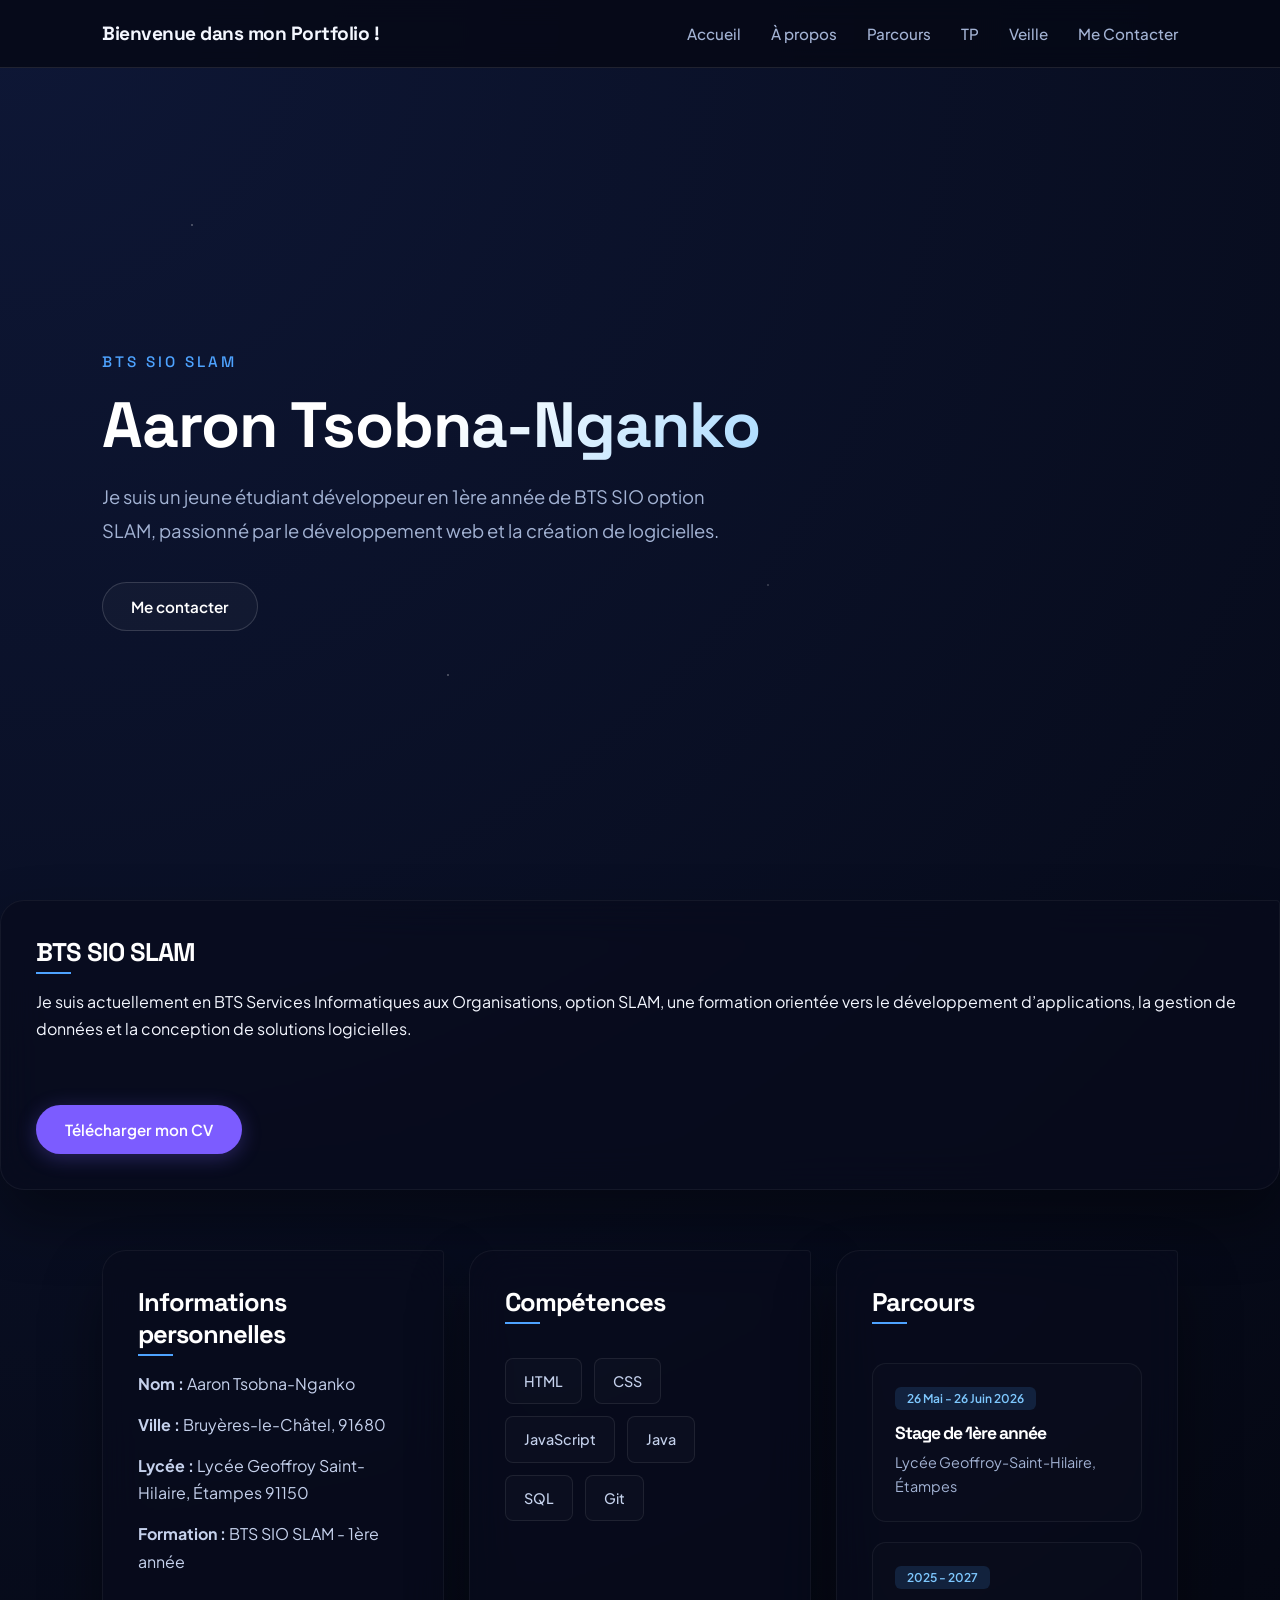
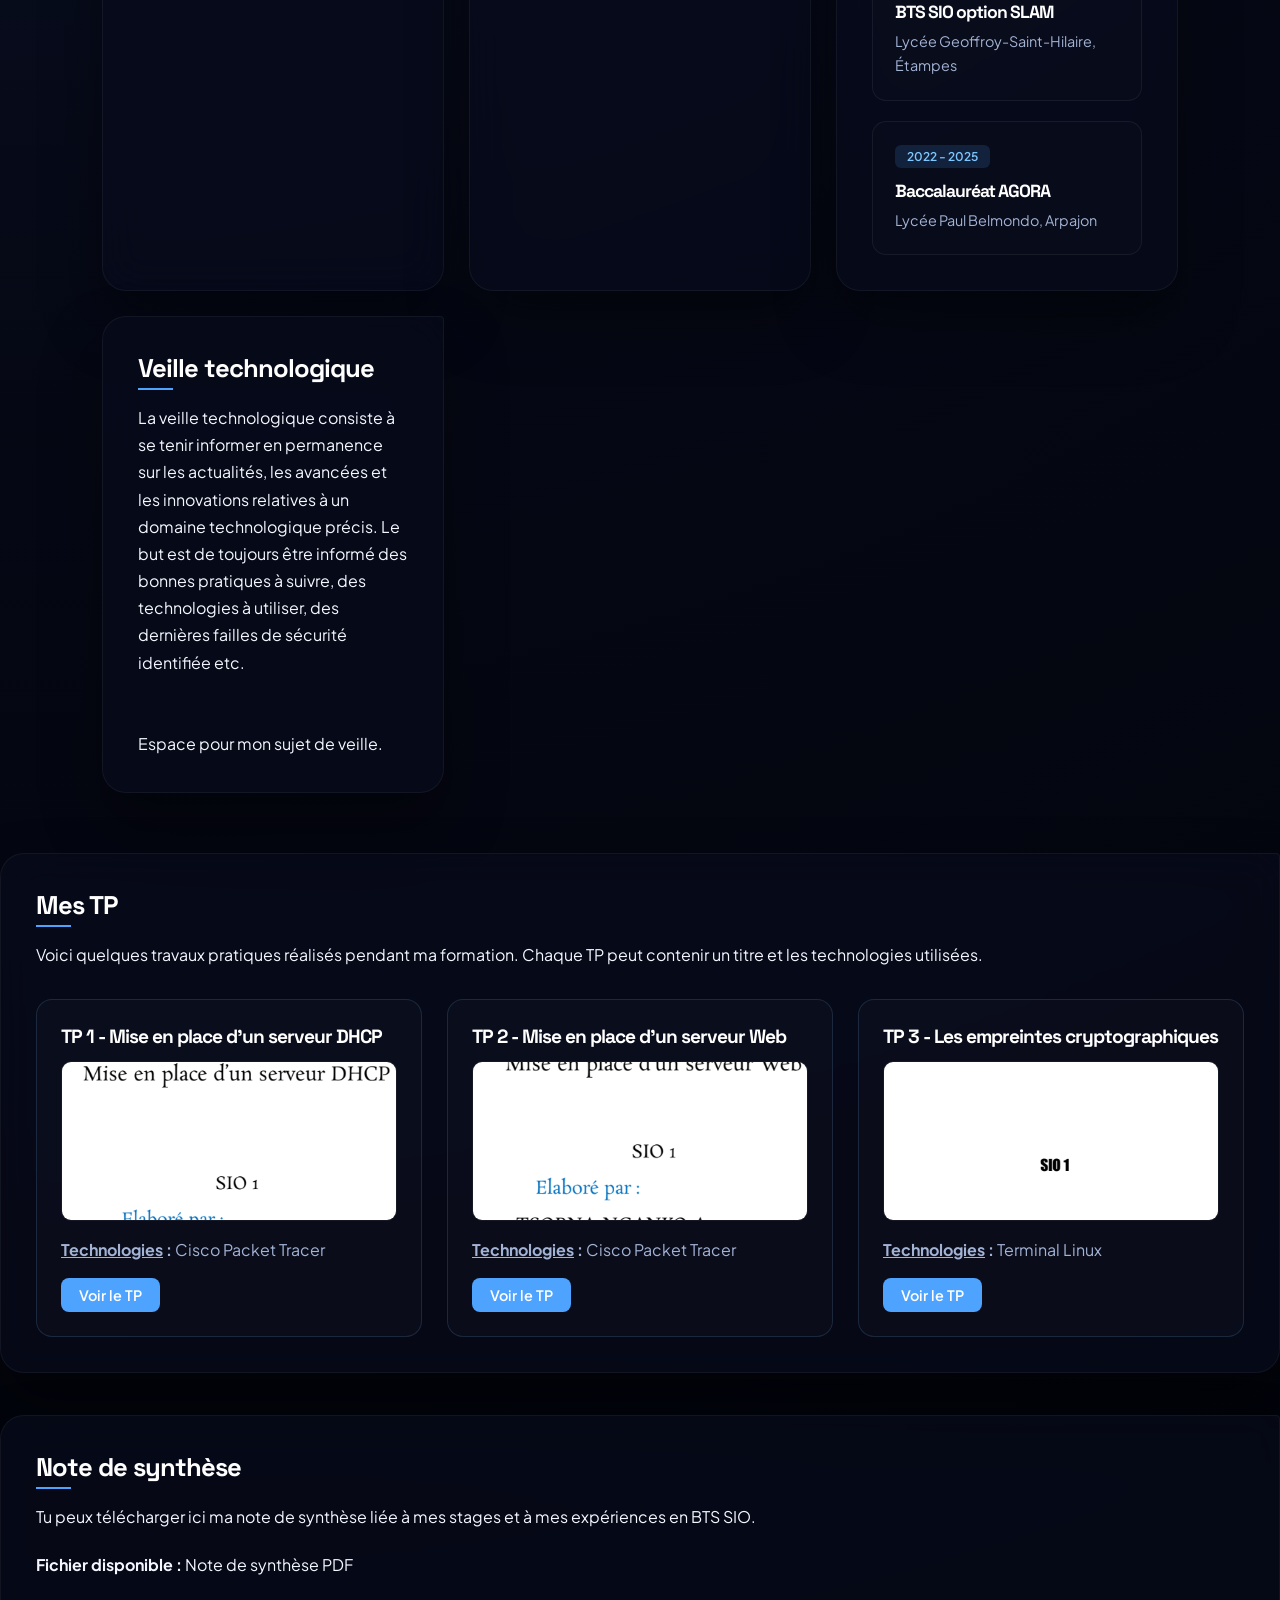
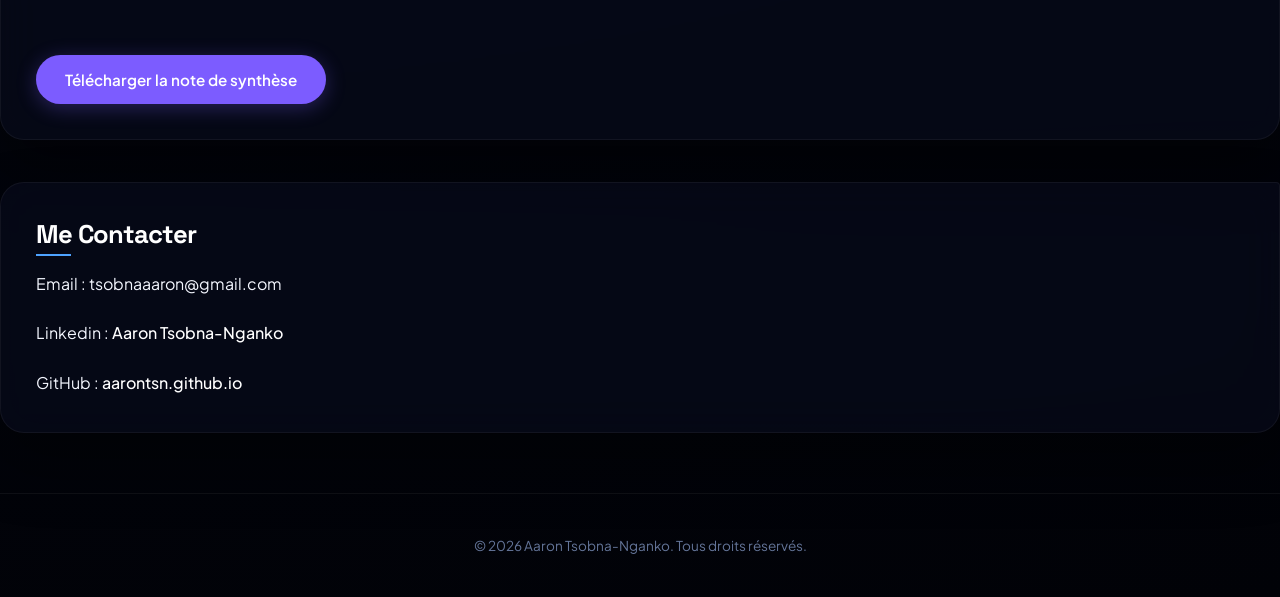
==== commit fbf7fea6: "Mise à jour du portfolio.html" ====
--- a/portfolio.html
+++ b/portfolio.html
@@ -174,7 +174,7 @@
         </section><br><br>
 
         <section class="section card" id="contact">
-            <h2>Contact</h2>
+            <h2>Me Contacter</h2>
             <p><i class="fa-solid fa-envelope"></i> Email : tsobnaaaron@gmail.com</p><br>
             <p><i class="fa-brands fa-linkedin"></i> Linkedin : <a href="https://www.linkedin.com/in/aaron-tsobna-nganko-17931b366" target="_blank">Aaron Tsobna-Nganko</a></p><br>
             <p><i class="fa-brands fa-github"></i> GitHub : <a href="https://aarontsn.github.io" target="_blank">aarontsn.github.io</a></p>
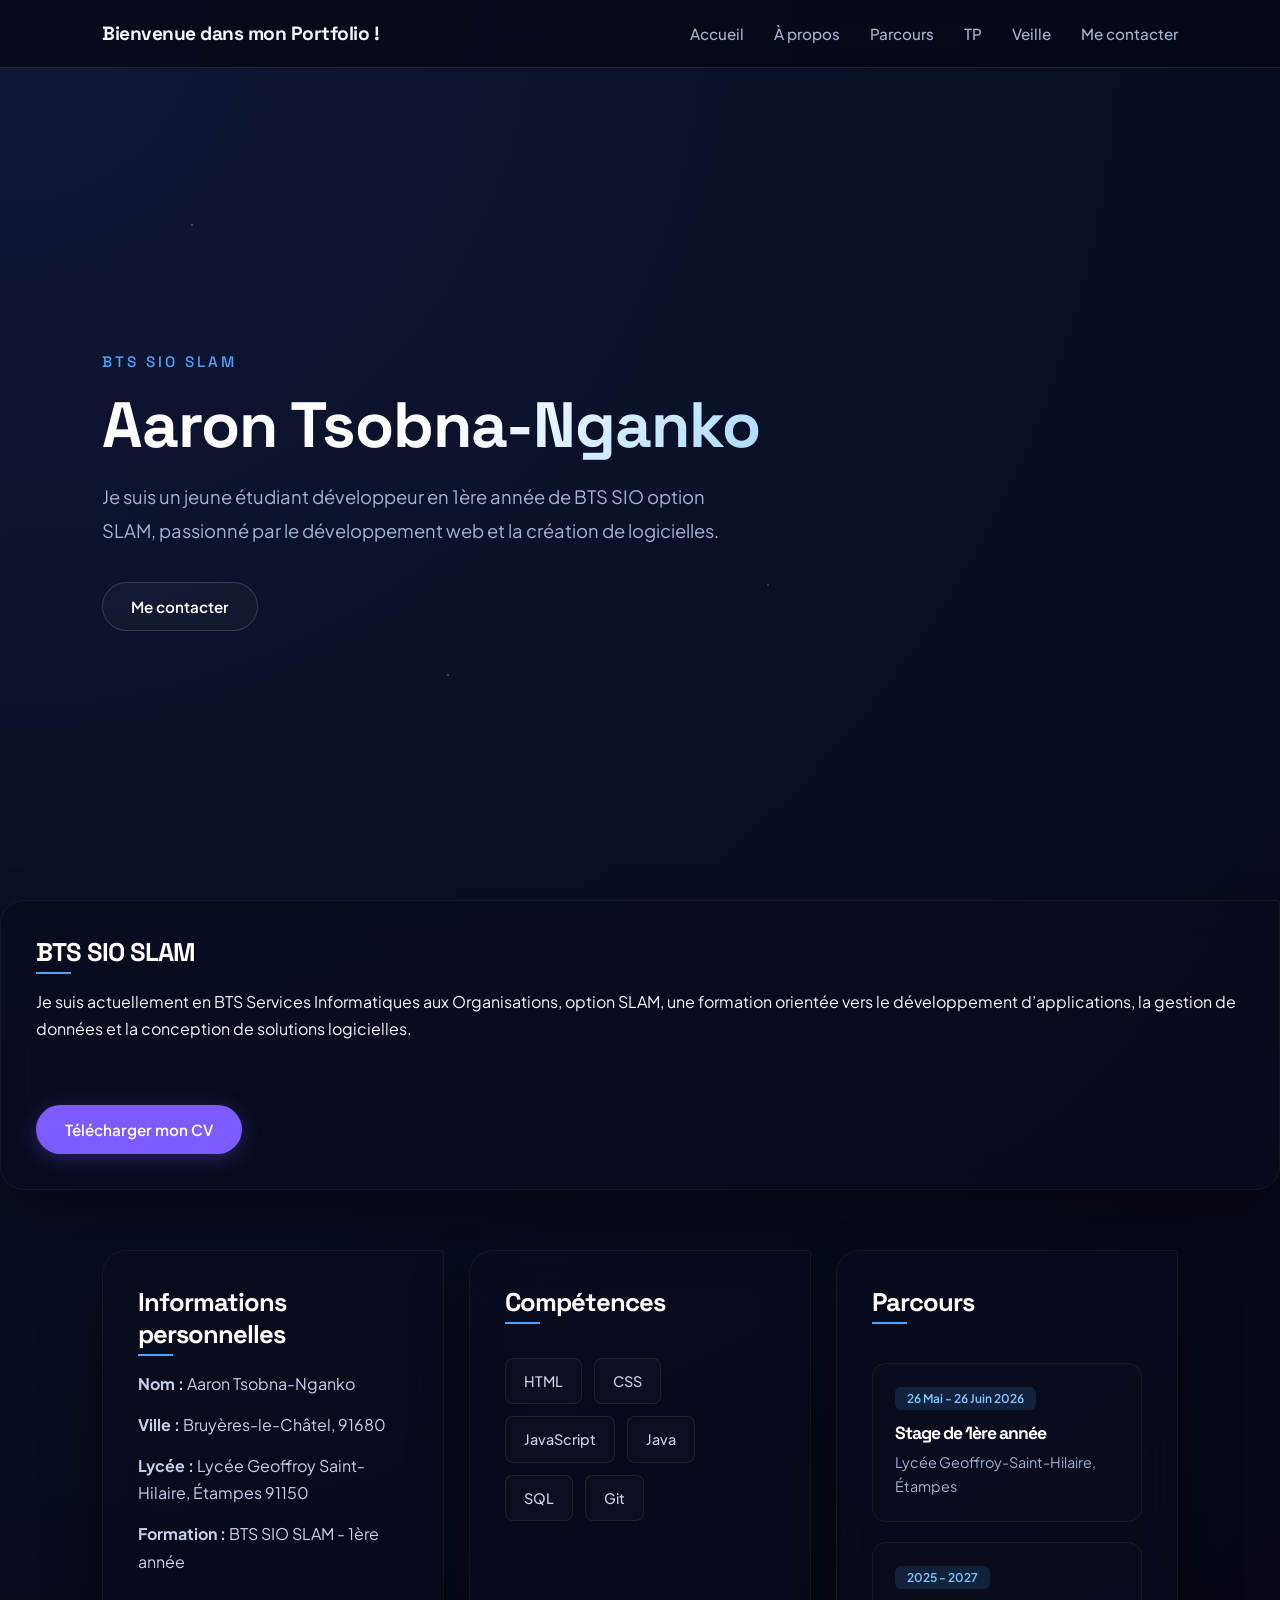
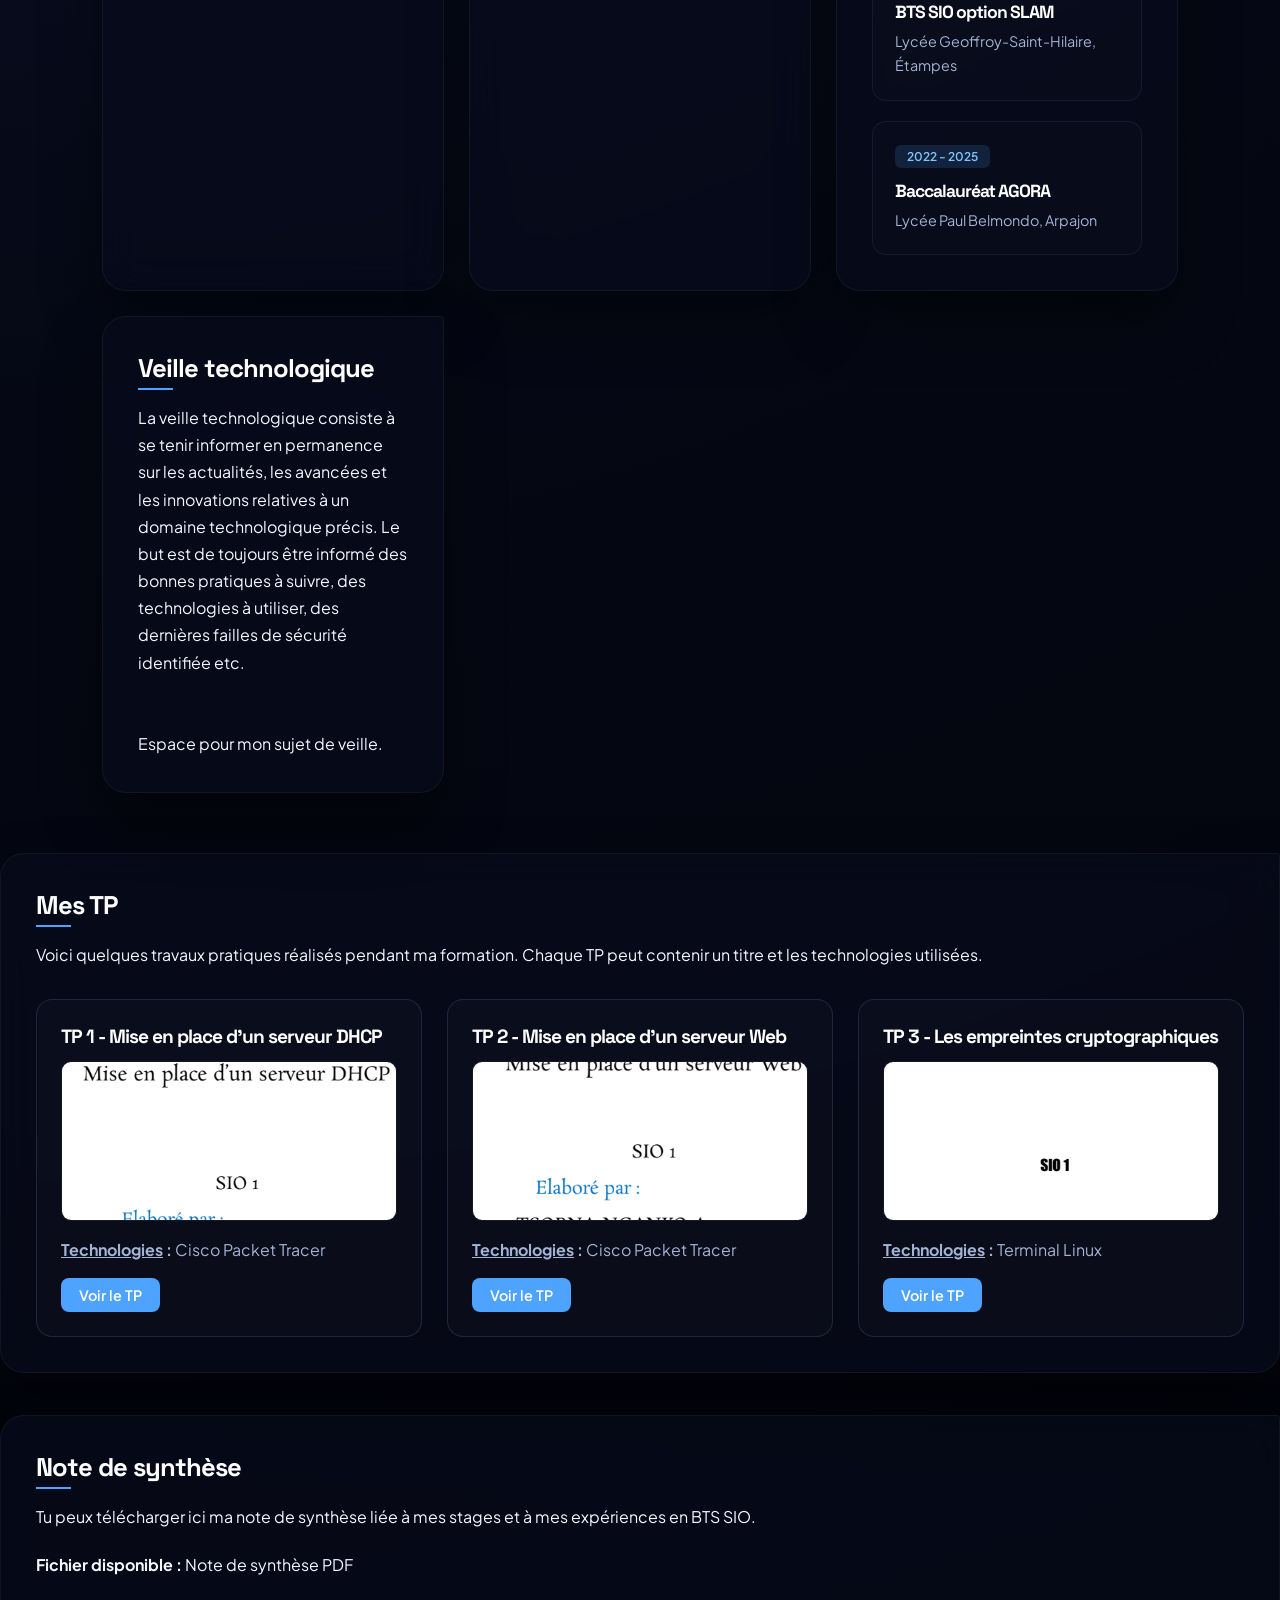
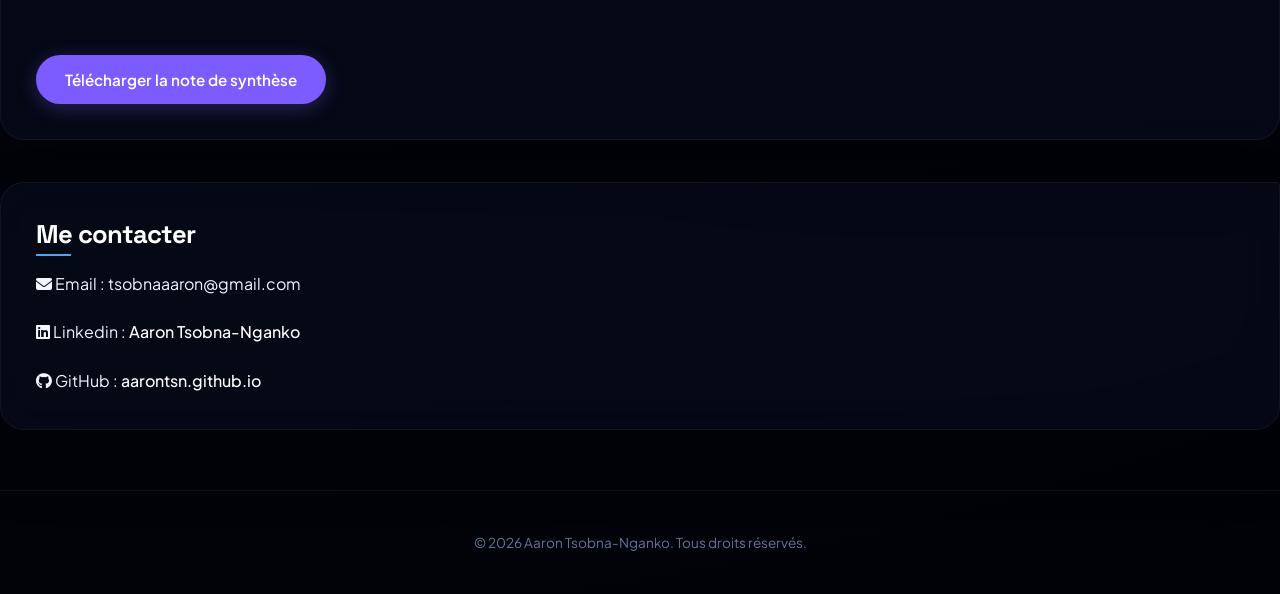
==== commit cf7971a6: "Mise à jour du portfolio.html" ====
--- a/portfolio.html
+++ b/portfolio.html
@@ -9,6 +9,7 @@
     <link rel="stylesheet" href="https://cdnjs.cloudflare.com/ajax/libs/font-awesome/6.5.1/css/all.min.css">
     <link rel="preconnect" href="https://fonts.googleapis.com">
     <link rel="preconnect" href="https://fonts.gstatic.com" crossorigin>
+    <link rel="stylesheet" href="https://cdnjs.cloudflare.com/ajax/libs/font-awesome/6.5.1/css/all.min.css" />
     <link href="https://fonts.googleapis.com/css2?family=Plus+Jakarta+Sans:wght@400;500;600&family=Space+Grotesk:wght@500;700&display=swap" rel="stylesheet">
 </head>
 <body>
@@ -23,7 +24,7 @@
                 <li><a href="#parcours">Parcours</a></li>
                 <li><a href="#tp">TP</a></li>
                 <li><a href="#veille">Veille</a></li>
-                <li><a href="#contact">Me Contacter</a></li>
+                <li><a href="#contact">Me contacter</a></li>
             </ul>
         </nav>
 
@@ -174,7 +175,7 @@
         </section><br><br>
 
         <section class="section card" id="contact">
-            <h2>Me Contacter</h2>
+            <h2>Me contacter</h2>
             <p><i class="fa-solid fa-envelope"></i> Email : tsobnaaaron@gmail.com</p><br>
             <p><i class="fa-brands fa-linkedin"></i> Linkedin : <a href="https://www.linkedin.com/in/aaron-tsobna-nganko-17931b366" target="_blank">Aaron Tsobna-Nganko</a></p><br>
             <p><i class="fa-brands fa-github"></i> GitHub : <a href="https://aarontsn.github.io" target="_blank">aarontsn.github.io</a></p>
